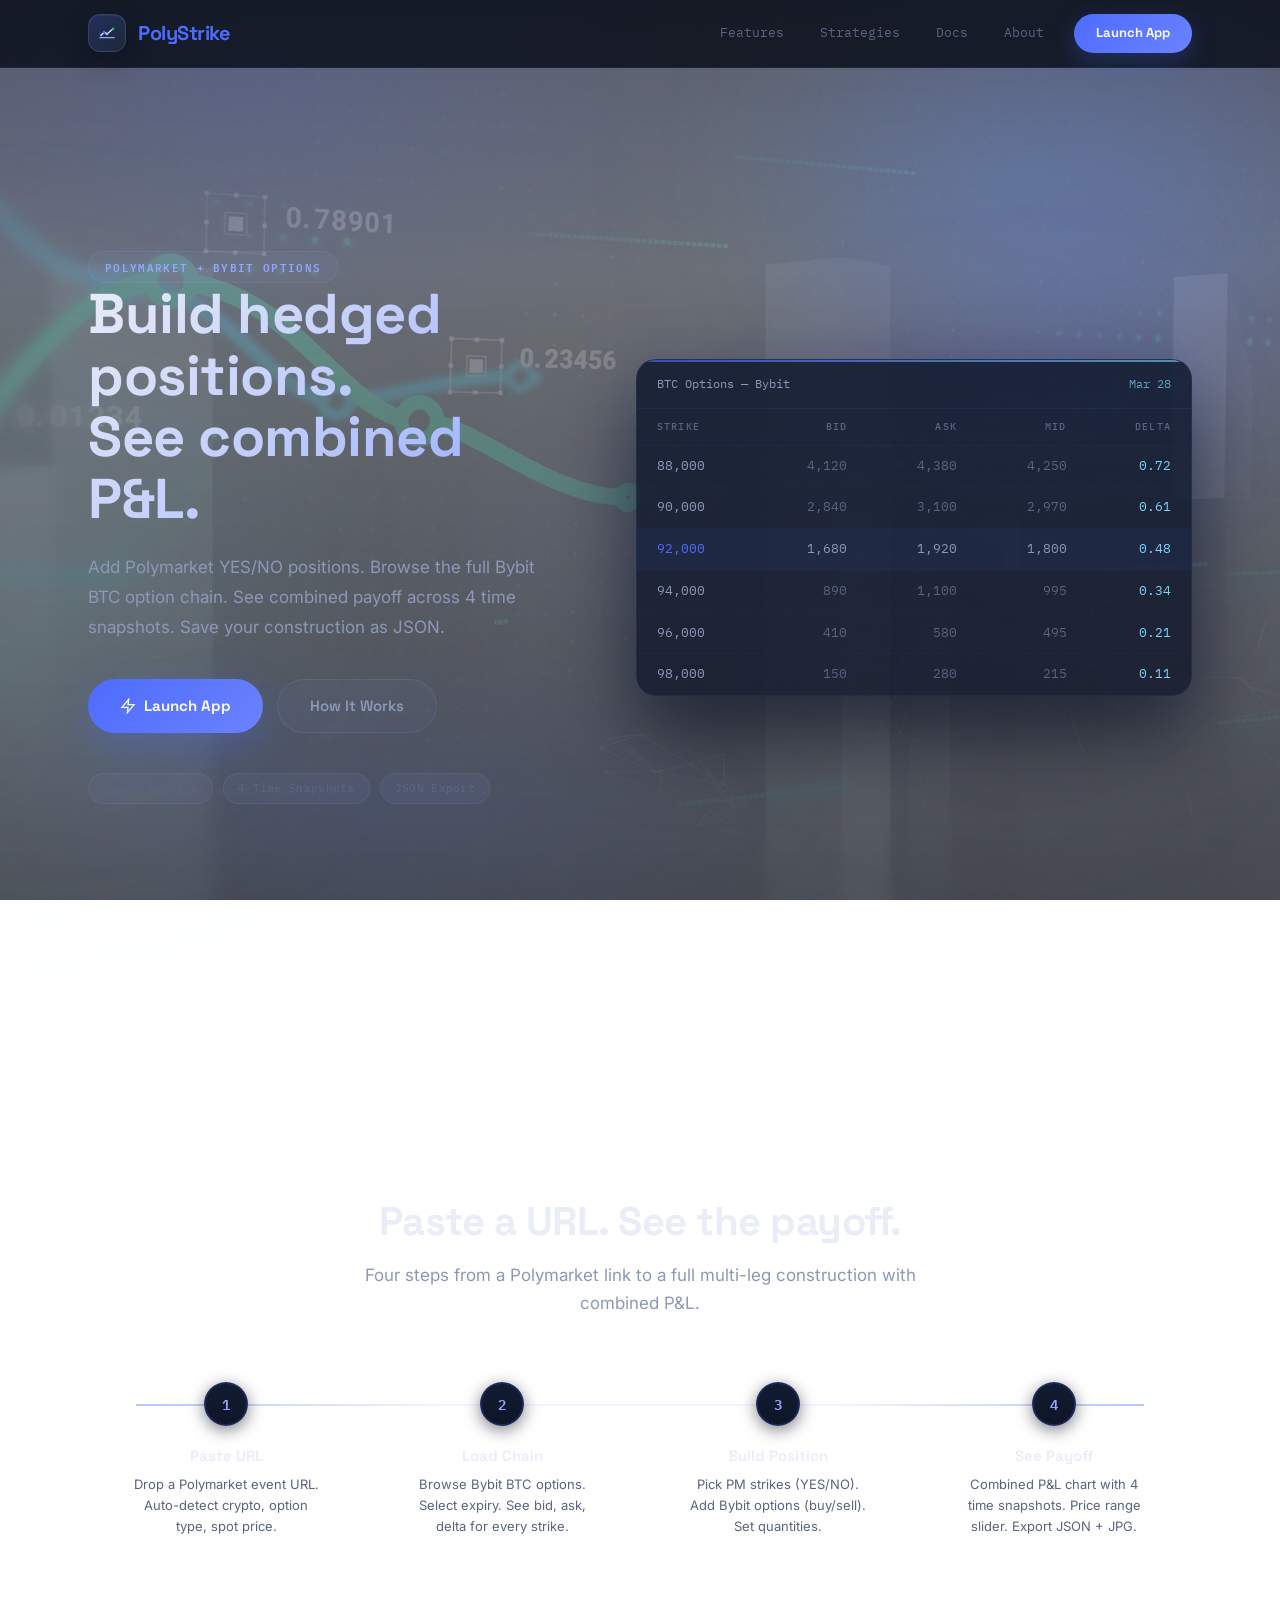
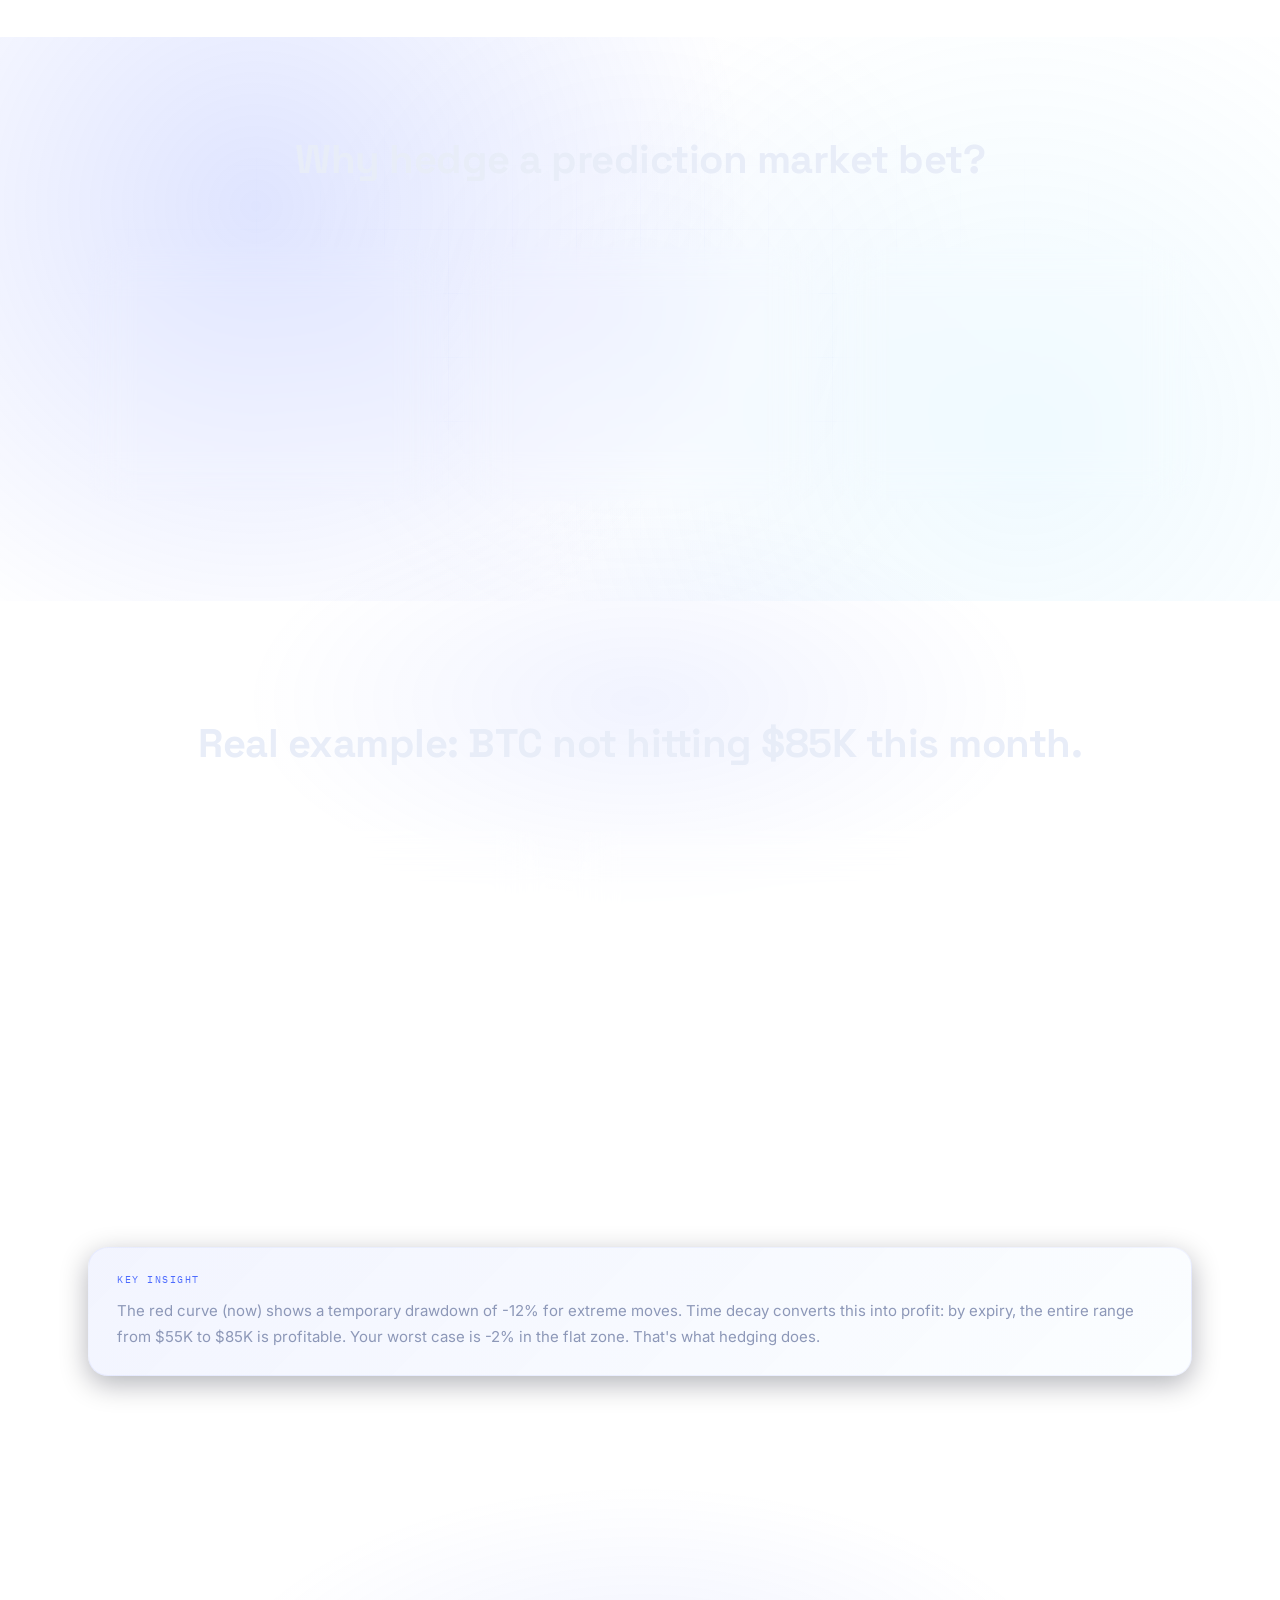
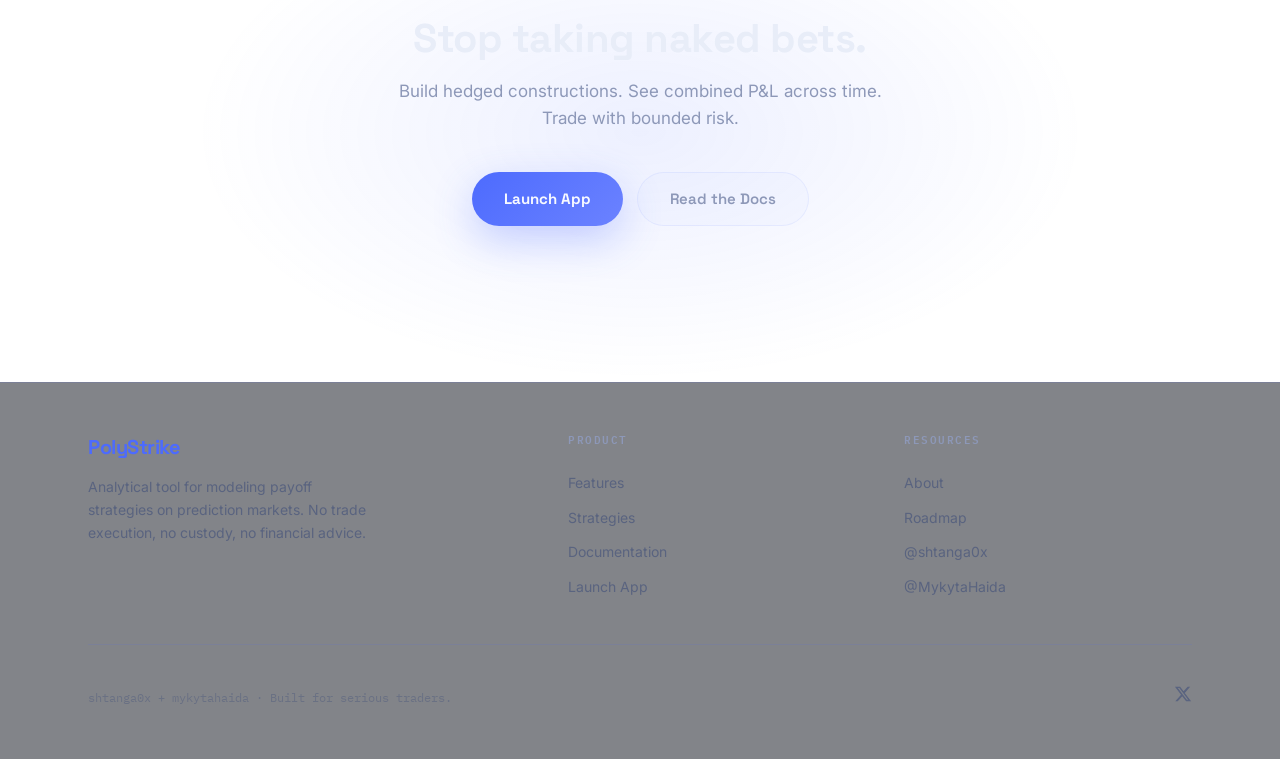
==== index.html @ 1f1e3f8d "deploy: PolyStrike site to GitHub Pages Static site with 5 React tool apps (Backtester, Builder, Des" ====
<!DOCTYPE html>
<html lang="en">
<head>
  <meta charset="UTF-8">
  <meta name="viewport" content="width=device-width, initial-scale=1.0">
  <title>PolyStrike - Polymarket + Bybit P&L Visualizer</title>
  <meta name="description" content="Build hedged positions combining Polymarket binary options with Bybit vanilla options. See combined P&L across 4 time snapshots. Free analytical tool.">
  <meta property="og:title" content="PolyStrike - Build hedged positions. See combined P&L.">
  <meta property="og:description" content="Combine Polymarket binary options with Bybit vanilla options. Multi-leg portfolios, 4 time snapshots, Black-Scholes pricing.">
  <meta property="og:type" content="website">
  <link rel="preconnect" href="https://fonts.googleapis.com">
  <link href="https://fonts.googleapis.com/css2?family=Space+Grotesk:wght@400;500;600;700;800&family=IBM+Plex+Mono:wght@400;500;600&family=Inter:wght@400;500;600&display=swap" rel="stylesheet">
  <link rel="stylesheet" href="css/style.css">
</head>
<body>

  <!-- ===== FULL-PAGE VIDEO BACKGROUND ===== -->
  <video class="global-video-bg" autoplay muted loop playsinline poster="img/hero-poster.jpg">
    <source src="img/hero-bg.mp4" type="video/mp4">
  </video>
  <div class="global-video-overlay"></div>

  <!-- ===== RICH BACKGROUND LAYERS ===== -->
  <div class="page-bg"></div>
  <div class="noise-overlay"></div>
  <div class="orb orb-1"></div>
  <div class="orb orb-2"></div>
  <div class="orb orb-3"></div>

  <!-- ===== NAV ===== -->
  <nav>
    <div class="nav-inner">
      <div class="nav-left">
        <div class="brand-glyph">
          <svg viewBox="0 0 28 28" fill="none">
            <path d="M4 20.5H24" stroke="#93A6FF" stroke-width="1.5" stroke-linecap="round"/>
            <path d="M5.5 17.5L10 12.75L14 15.25L22.5 8" stroke="#E8EDF8" stroke-width="1.8" stroke-linecap="round" stroke-linejoin="round"/>
            <circle cx="10" cy="12.75" r="1.75" fill="#4D6BFE"/>
            <circle cx="14" cy="15.25" r="1.75" fill="#7DD3FC"/>
            <circle cx="22.5" cy="8" r="1.75" fill="#22C55E"/>
          </svg>
        </div>
        <a href="index.html" class="logo">PolyStrike</a>
      </div>
      <div class="nav-links">
        <a href="features.html" class="nav-link">Features</a>
        <a href="strategies.html" class="nav-link">Strategies</a>
        <a href="docs.html" class="nav-link">Docs</a>
        <a href="about.html" class="nav-link">About</a>
        <a href="./app/" class="nav-cta">Launch App</a>
      </div>
      <button class="nav-toggle" aria-label="Menu">
        <svg viewBox="0 0 24 24"><path d="M3 12h18M3 6h18M3 18h18" stroke-linecap="round"/></svg>
      </button>
    </div>
  </nav>

  <!-- ===== 1. HERO ===== -->
  <section class="hero">
    <div class="container">
      <div class="hero-content">
        <div class="tag-chip">Polymarket + Bybit Options</div>
        <h1>Build hedged positions.<br>See combined P&L.</h1>
        <p class="hero-sub">Add Polymarket YES/NO positions. Browse the full Bybit BTC option chain. See combined payoff across 4 time snapshots. Save your construction as JSON.</p>
        <div class="hero-ctas">
          <a href="./app/" class="btn-primary">
            <svg viewBox="0 0 24 24" fill="none" stroke="currentColor" stroke-width="2"><path d="M13 2L3 14h9l-1 8 10-12h-9l1-8z"/></svg>
            Launch App
          </a>
          <a href="#how-it-works" class="btn-secondary">How It Works</a>
        </div>
        <div class="hero-chips">
          <span class="chip">Black-Scholes</span>
          <span class="chip">4 Time Snapshots</span>
          <span class="chip">JSON Export</span>
        </div>
      </div>
      <div class="hero-visual">
        <div class="hero-table">
          <div class="table-header">
            <span>BTC Options &mdash; Bybit</span>
            <span class="table-expiry">Mar 28</span>
          </div>
          <table>
            <thead>
              <tr>
                <th>Strike</th>
                <th>Bid</th>
                <th>Ask</th>
                <th>Mid</th>
                <th>Delta</th>
              </tr>
            </thead>
            <tbody>
              <tr>
                <td>88,000</td>
                <td>4,120</td>
                <td>4,380</td>
                <td>4,250</td>
                <td class="delta-pos">0.72</td>
              </tr>
              <tr>
                <td>90,000</td>
                <td>2,840</td>
                <td>3,100</td>
                <td>2,970</td>
                <td class="delta-pos">0.61</td>
              </tr>
              <tr class="row-active">
                <td>92,000</td>
                <td>1,680</td>
                <td>1,920</td>
                <td>1,800</td>
                <td class="delta-pos">0.48</td>
              </tr>
              <tr>
                <td>94,000</td>
                <td>890</td>
                <td>1,100</td>
                <td>995</td>
                <td class="delta-pos">0.34</td>
              </tr>
              <tr>
                <td>96,000</td>
                <td>410</td>
                <td>580</td>
                <td>495</td>
                <td class="delta-pos">0.21</td>
              </tr>
              <tr>
                <td>98,000</td>
                <td>150</td>
                <td>280</td>
                <td>215</td>
                <td class="delta-pos">0.11</td>
              </tr>
            </tbody>
          </table>
        </div>
      </div>
    </div>
  </section>

  <!-- ===== 2. STATEMENT ===== -->
  <section class="statement-section">
    <div class="statement-inner">
      <div class="statement-card animate-on-scroll">
        <p class="statement">A naked PM bet is a coin flip. A hedged position is a trade.</p>
        <div class="features-inline">
          <span>Full option chain</span>
          <span class="dot">&middot;</span>
          <span>Combined P&L</span>
          <span class="dot">&middot;</span>
          <span>4 time snapshots</span>
          <span class="dot">&middot;</span>
          <span>JSON snapshots</span>
        </div>
      </div>
    </div>
  </section>

  <!-- ===== 3. HOW IT WORKS (4-step timeline) ===== -->
  <section class="timeline-section" id="how-it-works">
    <div class="container">
      <div class="section-header animate-on-scroll">
        <h2>Paste a URL. See the payoff.</h2>
        <p>Four steps from a Polymarket link to a full multi-leg construction with combined P&L.</p>
      </div>
      <div class="timeline animate-on-scroll">
        <div class="timeline-stage">
          <div class="stage-marker">1</div>
          <div>
            <div class="stage-title">Paste URL</div>
            <div class="stage-desc">Drop a Polymarket event URL. Auto-detect crypto, option type, spot price.</div>
          </div>
        </div>
        <div class="timeline-stage">
          <div class="stage-marker">2</div>
          <div>
            <div class="stage-title">Load Chain</div>
            <div class="stage-desc">Browse Bybit BTC options. Select expiry. See bid, ask, delta for every strike.</div>
          </div>
        </div>
        <div class="timeline-stage">
          <div class="stage-marker">3</div>
          <div>
            <div class="stage-title">Build Position</div>
            <div class="stage-desc">Pick PM strikes (YES/NO). Add Bybit options (buy/sell). Set quantities.</div>
          </div>
        </div>
        <div class="timeline-stage">
          <div class="stage-marker">4</div>
          <div>
            <div class="stage-title">See Payoff</div>
            <div class="stage-desc">Combined P&L chart with 4 time snapshots. Price range slider. Export JSON + JPG.</div>
          </div>
        </div>
      </div>
    </div>
  </section>

  <!-- ===== 4. WHY HEDGE (3 cards) ===== -->
  <section class="why-section">
    <div class="container">
      <div class="section-header animate-on-scroll">
        <h2>Why hedge a prediction market bet?</h2>
      </div>
      <div class="why-grid">
        <div class="why-card animate-on-scroll delay-1">
          <div class="card-icon">
            <svg viewBox="0 0 24 24"><path d="M12 2v10l4.5 4.5"/><circle cx="12" cy="12" r="10"/></svg>
          </div>
          <h3>Binary Risk</h3>
          <p>Polymarket pays $1 or $0. A bracket bet at $0.60 means risking $0.60 to make $0.40. Miss the bracket and the entire position is gone.</p>
        </div>
        <div class="why-card animate-on-scroll delay-2">
          <div class="card-icon">
            <svg viewBox="0 0 24 24"><path d="M2 12h4l3-9 6 18 3-9h4"/></svg>
          </div>
          <h3>Time Decay</h3>
          <p>A position priced at $0.99 can drop to $0.15 in hours if BTC moves 5%. The path between open and close is where the real risk lives.</p>
        </div>
        <div class="why-card animate-on-scroll delay-3">
          <div class="card-icon">
            <svg viewBox="0 0 24 24"><path d="M12 22s8-4 8-10V5l-8-3-8 3v7c0 6 8 10 8 10z"/></svg>
          </div>
          <h3>Bounded Loss</h3>
          <p>Add one Bybit vanilla option. Max drawdown drops from -100% to -25%. Time decay converts temporary drawdown into profit by expiry.</p>
        </div>
      </div>
    </div>
  </section>

  <!-- ===== 5. LIVE EXAMPLE ===== -->
  <section class="example-section section-glow">
    <div class="container">
      <div class="section-header animate-on-scroll">
        <h2>Real example: BTC not hitting $85K this month.</h2>
      </div>
      <div class="example-grid">
        <div class="glass-card example-meta animate-on-scroll delay-1">
          <div class="meta-title">Construction Details</div>
          <div class="meta-row">
            <span class="meta-label">PM Position</span>
            <span class="meta-value">NO on "BTC hits $85K"</span>
          </div>
          <div class="meta-row">
            <span class="meta-label">Bybit Hedge</span>
            <span class="meta-value">Long Call + Short Call spread</span>
          </div>
          <div class="meta-row">
            <span class="meta-label">Expiry</span>
            <span class="meta-value">Mar 27 (Bybit) / Apr 1 (PM)</span>
          </div>
          <div class="meta-row">
            <span class="meta-label">Max Drawdown</span>
            <span class="meta-value">-25% (vs -100% naked)</span>
          </div>
          <div class="meta-row">
            <span class="meta-label">Flat Zone</span>
            <span class="meta-value">$63K - $75K (stop: -2%)</span>
          </div>
          <div class="meta-row">
            <span class="meta-label">Profit at Expiry</span>
            <span class="meta-value positive">+4% to +26%</span>
          </div>
        </div>
        <div class="glass-card example-chart-wrap animate-on-scroll delay-2">
          <div class="chart-header">
            <span class="chart-title">P&L vs BTC Price Movement</span>
          </div>
          <svg viewBox="0 0 380 170" class="mock-chart">
            <!-- Grid -->
            <line x1="0" y1="30" x2="380" y2="30" stroke="rgba(77,107,254,0.05)" stroke-width="1"/>
            <line x1="0" y1="60" x2="380" y2="60" stroke="rgba(77,107,254,0.05)" stroke-width="1"/>
            <line x1="0" y1="95" x2="380" y2="95" stroke="rgba(147,166,255,0.1)" stroke-width="1" stroke-dasharray="4 3"/>
            <line x1="0" y1="125" x2="380" y2="125" stroke="rgba(77,107,254,0.05)" stroke-width="1"/>
            <!-- Y labels -->
            <text x="2" y="33" fill="#22C55E" font-size="7" font-family="IBM Plex Mono">+26%</text>
            <text x="2" y="63" fill="#8D98B8" font-size="7" font-family="IBM Plex Mono">+10%</text>
            <text x="2" y="98" fill="#8D98B8" font-size="7" font-family="IBM Plex Mono">0%</text>
            <text x="2" y="128" fill="#EF4444" font-size="7" font-family="IBM Plex Mono">-12%</text>
            <!-- Profit zone fill -->
            <path d="M20,95 L20,25 L70,38 L120,55 L170,75 L190,85 L210,92 L230,90 L260,78 L300,55 L340,35 L370,20 L370,95 Z" fill="rgba(34,197,94,0.05)"/>
            <!-- Now curve (red) -->
            <polyline points="20,88 60,89 100,91 140,93 170,94 190,95 210,94 250,90 290,80 330,64 360,48 370,38" fill="none" stroke="#EF4444" stroke-width="1.5" stroke-linejoin="round" stroke-linecap="round" opacity="0.8"/>
            <!-- Mid-expiry (yellow dashed) -->
            <polyline points="20,58 60,65 100,74 140,82 170,88 190,92 210,93 230,90 260,80 300,62 340,42 370,25" fill="none" stroke="#F59E0B" stroke-width="1.2" stroke-linejoin="round" stroke-dasharray="6 4" opacity="0.7"/>
            <!-- Expiry (green) -->
            <polyline points="20,25 60,38 100,55 140,72 170,84 190,90 210,93 230,90 260,78 300,55 340,35 370,20" fill="none" stroke="#22C55E" stroke-width="2.2" stroke-linejoin="round" stroke-linecap="round"/>
            <!-- X labels -->
            <text x="20" y="162" fill="#5A6480" font-size="7" font-family="IBM Plex Mono">$55K</text>
            <text x="110" y="162" fill="#5A6480" font-size="7" font-family="IBM Plex Mono">$63K</text>
            <text x="190" y="162" fill="#8D98B8" font-size="7" font-family="IBM Plex Mono">$70K</text>
            <text x="265" y="162" fill="#5A6480" font-size="7" font-family="IBM Plex Mono">$77K</text>
            <text x="345" y="162" fill="#5A6480" font-size="7" font-family="IBM Plex Mono">$85K</text>
          </svg>
          <div class="chart-legend">
            <span class="legend-item"><span class="swatch swatch-now"></span> Now</span>
            <span class="legend-item"><span class="swatch swatch-mid"></span> +12 days</span>
            <span class="legend-item"><span class="swatch swatch-expiry"></span> At Expiry</span>
          </div>
        </div>
      </div>
      <div class="example-insight animate-on-scroll delay-3">
        <div class="insight-label">Key Insight</div>
        <p>The red curve (now) shows a temporary drawdown of -12% for extreme moves. Time decay converts this into profit: by expiry, the entire range from $55K to $85K is profitable. Your worst case is -2% in the flat zone. That's what hedging does.</p>
      </div>
    </div>
  </section>

  <!-- ===== 6. FINAL CTA ===== -->
  <section class="final-cta-section">
    <div class="container">
      <h2 class="animate-on-scroll">Stop taking naked bets.</h2>
      <p class="final-cta-sub animate-on-scroll delay-1">Build hedged constructions. See combined P&L across time. Trade with bounded risk.</p>
      <div class="final-cta-buttons animate-on-scroll delay-2">
        <a href="./app/" class="btn-primary">Launch App</a>
        <a href="docs.html" class="btn-secondary">Read the Docs</a>
      </div>
    </div>
  </section>

  <!-- ===== 7. FOOTER ===== -->
  <footer>
    <div class="footer-inner">
      <div class="footer-grid">
        <div class="footer-brand-col">
          <a href="index.html" class="logo">PolyStrike</a>
          <p>Analytical tool for modeling payoff strategies on prediction markets. No trade execution, no custody, no financial advice.</p>
        </div>
        <div class="footer-col">
          <h4>Product</h4>
          <a href="features.html">Features</a>
          <a href="strategies.html">Strategies</a>
          <a href="docs.html">Documentation</a>
          <a href="./app/">Launch App</a>
        </div>
        <div class="footer-col">
          <h4>Resources</h4>
          <a href="about.html">About</a>
          <a href="about.html#roadmap">Roadmap</a>
          <a href="https://x.com/shtanga0x" target="_blank">@shtanga0x</a>
          <a href="https://x.com/MykytaHaida" target="_blank">@MykytaHaida</a>
        </div>
      </div>
      <div class="footer-bottom">
        <span class="footer-copy">shtanga0x + mykytahaida &middot; Built for serious traders.</span>
        <div class="footer-socials">
          <a href="https://x.com/MykytaHaida" target="_blank" aria-label="Twitter">
            <svg viewBox="0 0 24 24" fill="currentColor"><path d="M18.244 2.25h3.308l-7.227 8.26 8.502 11.24H16.17l-5.214-6.817L4.99 21.75H1.68l7.73-8.835L1.254 2.25H8.08l4.713 6.231zm-1.161 17.52h1.833L7.084 4.126H5.117z"/></svg>
          </a>
        </div>
      </div>
    </div>
  </footer>

  <script src="js/main.js"></script>
</body>
</html>
---- css/style.css ----
/* ============================================
   PolyStrike - Risk Infrastructure for Prediction Markets
   Design System v2: Rich backgrounds, no plain black
   ============================================ */

/* --- CSS Variables --- */
:root {
  --primary: #4D6BFE;
  --primary-hover: #6380FF;
  --primary-glow: rgba(77, 107, 254, 0.35);
  --secondary: #93A6FF;
  --accent: #7DD3FC;
  --bg-deep: #060A14;
  --bg: #0B1020;
  --bg-elevated: #0F1528;
  --surface: #111B30;
  --surface-alt: #161D30;
  --surface-light: #1A2340;
  --text: #E8EDF8;
  --text-muted: #8D98B8;
  --text-dim: #5A6480;
  --success: #22C55E;
  --warning: #F59E0B;
  --error: #EF4444;
  --border: rgba(77, 107, 254, 0.12);
  --border-hover: rgba(147, 166, 255, 0.22);
  --glow: rgba(77, 107, 254, 0.15);
  --radius-sm: 12px;
  --radius-md: 20px;
  --radius-lg: 28px;
  --radius-pill: 999px;
}

/* --- Reset --- */
*, *::before, *::after { margin: 0; padding: 0; box-sizing: border-box; }
html { scroll-behavior: smooth; }

body {
  color: var(--text-muted);
  font-family: 'Inter', 'Space Grotesk', -apple-system, sans-serif;
  line-height: 1.6;
  min-height: 100vh;
  -webkit-font-smoothing: antialiased;
  overflow-x: hidden;
  position: relative;
  color-scheme: dark;
  background: transparent;
}

/* Custom scrollbar */
::-webkit-scrollbar { width: 10px; }
::-webkit-scrollbar-track { background: var(--bg-deep); }
::-webkit-scrollbar-thumb {
  background: rgba(147, 166, 255, 0.2);
  border-radius: var(--radius-pill);
  border: 2px solid var(--bg-deep);
}

/* ============================================
   RICH BACKGROUND SYSTEM
   No plain black anywhere. Every section has texture.
   ============================================ */

/* Global animated mesh background */
.page-bg {
  position: fixed;
  inset: 0;
  z-index: 0;
  pointer-events: none;
  overflow: hidden;
}

/* Gradient mesh layer */
.page-bg::before {
  content: '';
  position: absolute;
  inset: 0;
  background:
    radial-gradient(ellipse 80% 50% at 20% 10%, rgba(77,107,254,0.18) 0%, transparent 60%),
    radial-gradient(ellipse 60% 40% at 80% 20%, rgba(125,211,252,0.12) 0%, transparent 50%),
    radial-gradient(ellipse 50% 50% at 50% 60%, rgba(147,166,255,0.06) 0%, transparent 50%),
    radial-gradient(ellipse 70% 40% at 30% 90%, rgba(77,107,254,0.10) 0%, transparent 50%);
}

/* Dot grid pattern */
.page-bg::after {
  content: '';
  position: absolute;
  inset: 0;
  background-image: radial-gradient(rgba(147, 166, 255, 0.08) 1px, transparent 1px);
  background-size: 32px 32px;
  mask-image: radial-gradient(ellipse at center, rgba(0,0,0,0.5) 20%, rgba(0,0,0,0.15) 60%, transparent 80%);
  -webkit-mask-image: radial-gradient(ellipse at center, rgba(0,0,0,0.5) 20%, rgba(0,0,0,0.15) 60%, transparent 80%);
}

/* Floating orbs */
.orb {
  position: fixed;
  border-radius: 50%;
  filter: blur(100px);
  pointer-events: none;
  z-index: 0;
  animation: orbFloat 20s ease-in-out infinite;
}

.orb-1 {
  width: 600px; height: 600px;
  background: rgba(77, 107, 254, 0.12);
  top: -150px; right: -100px;
  animation-delay: 0s;
}

.orb-2 {
  width: 500px; height: 500px;
  background: rgba(125, 211, 252, 0.08);
  bottom: 10%; left: -200px;
  animation-delay: -7s;
}

.orb-3 {
  width: 400px; height: 400px;
  background: rgba(147, 166, 255, 0.06);
  top: 40%; right: 5%;
  animation-delay: -14s;
}

.orb-4 {
  width: 350px; height: 350px;
  background: rgba(34, 197, 94, 0.04);
  bottom: -50px; right: 30%;
  animation-delay: -3s;
}

@keyframes orbFloat {
  0%, 100% { transform: translate(0, 0) scale(1); }
  25% { transform: translate(30px, -20px) scale(1.05); }
  50% { transform: translate(-20px, 30px) scale(0.95); }
  75% { transform: translate(20px, 20px) scale(1.02); }
}

/* Section-specific background treatments */
.section-glow {
  position: relative;
}

.section-glow::before {
  content: '';
  position: absolute;
  top: -100px;
  left: 50%;
  transform: translateX(-50%);
  width: 800px;
  height: 400px;
  background: radial-gradient(ellipse, rgba(77,107,254,0.08), transparent 70%);
  pointer-events: none;
  z-index: 0;
}

/* Noise texture overlay */
.noise-overlay {
  position: fixed;
  inset: 0;
  z-index: 0;
  pointer-events: none;
  opacity: 0.03;
  background-image: url("data:image/svg+xml,%3Csvg viewBox='0 0 256 256' xmlns='http://www.w3.org/2000/svg'%3E%3Cfilter id='n'%3E%3CfeTurbulence type='fractalNoise' baseFrequency='0.9' numOctaves='4' stitchTiles='stitch'/%3E%3C/filter%3E%3Crect width='100%25' height='100%25' filter='url(%23n)'/%3E%3C/svg%3E");
  background-size: 256px 256px;
}

/* ============================================
   SECTION DIVIDERS
   ============================================ */
.section-divider {
  position: relative;
  height: 120px;
  overflow: hidden;
  z-index: 1;
}

.section-divider svg {
  position: absolute;
  bottom: 0;
  left: 0;
  width: 100%;
  height: 100%;
}

/* Alternating section backgrounds */
.section-dark {
  background: transparent;
  position: relative;
  z-index: 1;
}

.section-darker {
  background: rgba(6, 10, 20, 0.6);
  position: relative;
  z-index: 1;
}

.section-accent {
  background: linear-gradient(180deg, rgba(77,107,254,0.04) 0%, rgba(77,107,254,0.02) 50%, transparent 100%);
  position: relative;
  z-index: 1;
}

/* ============================================
   TYPOGRAPHY
   ============================================ */
h1, h2, h3, h4 {
  font-family: 'Space Grotesk', sans-serif;
  color: var(--text);
  letter-spacing: -0.5px;
}

h1 {
  font-size: clamp(36px, 5vw, 56px);
  font-weight: 700;
  line-height: 1.1;
}

h2 {
  font-size: clamp(26px, 3.5vw, 40px);
  font-weight: 700;
  line-height: 1.15;
  margin-bottom: 16px;
}

h3 {
  font-size: 20px;
  font-weight: 600;
  line-height: 1.3;
}

h4 {
  font-size: 16px;
  font-weight: 600;
  line-height: 1.4;
}

a { color: inherit; }

/* ============================================
   LAYOUT
   ============================================ */
.container {
  max-width: 1200px;
  margin: 0 auto;
  padding: 0 48px;
  position: relative;
  z-index: 1;
}

section {
  position: relative;
  z-index: 1;
}

/* ============================================
   ANIMATIONS
   ============================================ */
@keyframes fadeSlideUp {
  from { opacity: 0; transform: translateY(30px); }
  to { opacity: 1; transform: translateY(0); }
}

@keyframes fadeIn {
  from { opacity: 0; }
  to { opacity: 1; }
}

@keyframes shimmer {
  0% { background-position: -200% center; }
  100% { background-position: 200% center; }
}

@keyframes pulse {
  0%, 100% { opacity: 1; }
  50% { opacity: 0.4; }
}

@keyframes countUp {
  from { opacity: 0; transform: translateY(10px); }
  to { opacity: 1; transform: translateY(0); }
}

.animate-on-scroll {
  opacity: 0;
  transform: translateY(30px);
  transition: opacity 0.7s cubic-bezier(0.16, 1, 0.3, 1), transform 0.7s cubic-bezier(0.16, 1, 0.3, 1);
}

.animate-on-scroll.visible {
  opacity: 1;
  transform: translateY(0);
}

.delay-1 { transition-delay: 0.08s; }
.delay-2 { transition-delay: 0.16s; }
.delay-3 { transition-delay: 0.24s; }
.delay-4 { transition-delay: 0.32s; }
.delay-5 { transition-delay: 0.40s; }
.delay-6 { transition-delay: 0.48s; }

/* ============================================
   NAV
   ============================================ */
nav {
  position: sticky;
  top: 0;
  z-index: 100;
  background: rgba(6, 10, 20, 0.8);
  backdrop-filter: blur(20px) saturate(1.2);
  -webkit-backdrop-filter: blur(20px) saturate(1.2);
  border-bottom: 1px solid var(--border);
  transition: border-color 0.3s;
}

.nav-inner {
  max-width: 1200px;
  margin: 0 auto;
  padding: 14px 48px;
  display: flex;
  justify-content: space-between;
  align-items: center;
}

.nav-left {
  display: flex;
  align-items: center;
  gap: 12px;
}

.brand-glyph {
  width: 38px;
  height: 38px;
  border-radius: 12px;
  display: grid;
  place-items: center;
  background: linear-gradient(145deg, rgba(77,107,254,0.25), rgba(125,211,252,0.08));
  border: 1px solid rgba(147,166,255,0.18);
  box-shadow: 0 8px 24px rgba(4, 10, 24, 0.4), inset 0 1px 0 rgba(255,255,255,0.05);
  flex-shrink: 0;
}

.brand-glyph svg {
  width: 20px;
  height: 20px;
}

.logo {
  font-family: 'Space Grotesk', sans-serif;
  font-size: 20px;
  font-weight: 700;
  color: var(--primary);
  letter-spacing: -0.5px;
  text-decoration: none;
}

.nav-endorsement {
  font-family: 'IBM Plex Mono', monospace;
  font-size: 10px;
  color: var(--text-dim);
  letter-spacing: 0.5px;
  opacity: 0.7;
  padding-left: 12px;
  border-left: 1px solid var(--border);
}

.nav-links {
  display: flex;
  align-items: center;
  gap: 8px;
}

.nav-link {
  font-family: 'IBM Plex Mono', monospace;
  font-size: 13px;
  color: var(--text-dim);
  text-decoration: none;
  padding: 8px 14px;
  border-radius: var(--radius-sm);
  transition: color 0.2s, background 0.2s;
}

.nav-link:hover {
  color: var(--text-muted);
  background: rgba(147, 166, 255, 0.06);
}

.nav-link.active {
  color: var(--text);
  background: rgba(147, 166, 255, 0.08);
}

.nav-cta {
  font-family: 'Space Grotesk', sans-serif;
  font-size: 13px;
  font-weight: 700;
  color: #F7F9FF;
  text-decoration: none;
  background: linear-gradient(135deg, #4D6BFE 0%, #6B82FF 100%);
  padding: 9px 22px;
  border-radius: var(--radius-pill);
  margin-left: 8px;
  transition: all 0.2s;
  box-shadow: 0 8px 24px rgba(77,107,254,0.25);
}

.nav-cta:hover {
  background: linear-gradient(135deg, #5A76FF 0%, #7A90FF 100%);
  box-shadow: 0 12px 32px rgba(77,107,254,0.35);
  transform: translateY(-1px);
}

/* Mobile menu toggle */
.nav-toggle {
  display: none;
  background: none;
  border: 1px solid var(--border);
  border-radius: var(--radius-sm);
  padding: 8px;
  cursor: pointer;
  color: var(--text-muted);
}

.nav-toggle svg {
  width: 20px;
  height: 20px;
  stroke: currentColor;
  fill: none;
  stroke-width: 2;
}

/* ============================================
   BUTTONS
   ============================================ */
.btn-primary {
  display: inline-flex;
  align-items: center;
  gap: 8px;
  font-family: 'Space Grotesk', sans-serif;
  font-size: 15px;
  font-weight: 700;
  color: #F7F9FF;
  background: linear-gradient(135deg, #4D6BFE 0%, #6B82FF 100%);
  padding: 14px 32px;
  border-radius: var(--radius-pill);
  text-decoration: none;
  border: none;
  cursor: pointer;
  transition: all 0.25s;
  box-shadow: 0 14px 40px rgba(77,107,254,0.3);
  position: relative;
  overflow: hidden;
}

.btn-primary::before {
  content: '';
  position: absolute;
  inset: 0;
  background: linear-gradient(135deg, rgba(255,255,255,0.15) 0%, transparent 50%);
  opacity: 0;
  transition: opacity 0.25s;
}

.btn-primary:hover {
  box-shadow: 0 18px 48px rgba(77,107,254,0.4);
  transform: translateY(-2px);
}

.btn-primary:hover::before {
  opacity: 1;
}

.btn-primary svg {
  width: 16px;
  height: 16px;
}

.btn-secondary {
  display: inline-flex;
  align-items: center;
  gap: 8px;
  font-family: 'Space Grotesk', sans-serif;
  font-size: 15px;
  font-weight: 600;
  color: var(--text-muted);
  background: rgba(147, 166, 255, 0.04);
  padding: 14px 32px;
  border-radius: var(--radius-pill);
  border: 1px solid rgba(147, 166, 255, 0.15);
  text-decoration: none;
  cursor: pointer;
  transition: all 0.25s;
}

.btn-secondary:hover {
  border-color: rgba(147, 166, 255, 0.3);
  background: rgba(147, 166, 255, 0.08);
  color: var(--text);
  transform: translateY(-1px);
}

/* ============================================
   CHIPS & BADGES
   ============================================ */
.chip {
  font-family: 'IBM Plex Mono', monospace;
  font-size: 11px;
  font-weight: 500;
  color: var(--text-dim);
  background: rgba(147, 166, 255, 0.06);
  border: 1px solid rgba(147, 166, 255, 0.10);
  padding: 6px 14px;
  border-radius: var(--radius-pill);
  letter-spacing: 0.3px;
}

.tag-chip {
  display: inline-flex;
  align-items: center;
  gap: 6px;
  font-family: 'IBM Plex Mono', monospace;
  font-size: 11px;
  font-weight: 600;
  color: var(--secondary);
  background: rgba(147, 166, 255, 0.06);
  border: 1px solid rgba(147, 166, 255, 0.12);
  padding: 6px 16px;
  border-radius: var(--radius-pill);
  letter-spacing: 0.12em;
  text-transform: uppercase;
}

/* ============================================
   GLASS CARDS
   ============================================ */
.glass-card {
  background: linear-gradient(180deg, rgba(17,27,48,0.85) 0%, rgba(15,21,40,0.75) 100%);
  backdrop-filter: blur(20px);
  -webkit-backdrop-filter: blur(20px);
  border: 1px solid var(--border);
  border-radius: var(--radius-md);
  padding: 32px 28px;
  position: relative;
  overflow: hidden;
  transition: border-color 0.3s, box-shadow 0.3s, transform 0.25s;
  box-shadow: 0 20px 60px rgba(2, 6, 23, 0.5);
}

.glass-card:hover {
  border-color: var(--border-hover);
  box-shadow: 0 24px 70px rgba(2, 6, 23, 0.55), 0 0 40px rgba(77,107,254,0.05);
  transform: translateY(-3px);
}

/* Accent top bar on hover */
.glass-card-accent::before {
  content: '';
  position: absolute;
  top: 0; left: 0; right: 0;
  height: 3px;
  background: linear-gradient(90deg, var(--primary), var(--secondary));
  opacity: 0;
  transition: opacity 0.3s;
}

.glass-card-accent:hover::before {
  opacity: 1;
}

/* Red accent (problem cards) */
.glass-card-danger::before {
  background: linear-gradient(90deg, var(--error), var(--warning));
}

/* ============================================
   SECTION HEADERS
   ============================================ */
.section-header {
  text-align: center;
  margin-bottom: 64px;
}

.section-header p {
  font-size: 17px;
  color: var(--text-muted);
  max-width: 600px;
  margin: 14px auto 0;
  line-height: 1.7;
}

.section-label {
  font-family: 'IBM Plex Mono', monospace;
  font-size: 11px;
  font-weight: 600;
  color: var(--primary);
  text-transform: uppercase;
  letter-spacing: 2px;
  margin-bottom: 16px;
  display: flex;
  align-items: center;
  justify-content: center;
  gap: 10px;
}

.section-label::before,
.section-label::after {
  content: '';
  width: 24px;
  height: 1px;
  background: var(--primary);
  opacity: 0.4;
}

/* ============================================
   HERO
   ============================================ */
.hero {
  min-height: 100vh;
  display: flex;
  align-items: center;
  padding: 80px 0 60px;
  position: relative;
  overflow: hidden;
}

/* Hero-specific glow */
.hero::before {
  content: '';
  position: absolute;
  top: -200px;
  right: -200px;
  width: 800px;
  height: 800px;
  background: radial-gradient(circle, rgba(77,107,254,0.15) 0%, transparent 60%);
  pointer-events: none;
}

.hero .container {
  display: grid;
  grid-template-columns: 1fr 1.15fr;
  gap: 64px;
  align-items: center;
  width: 100%;
}

.hero-content {
  animation: fadeSlideUp 0.9s cubic-bezier(0.16, 1, 0.3, 1) forwards;
}

.hero h1 {
  margin-bottom: 24px;
  background: linear-gradient(135deg, var(--text) 0%, var(--secondary) 100%);
  -webkit-background-clip: text;
  -webkit-text-fill-color: transparent;
  background-clip: text;
}

.hero-sub {
  font-size: 17px;
  color: var(--text-muted);
  max-width: 480px;
  margin-bottom: 36px;
  line-height: 1.75;
}

.hero-ctas {
  display: flex;
  gap: 14px;
  margin-bottom: 40px;
}

.hero-chips {
  display: flex;
  gap: 10px;
  flex-wrap: wrap;
}

/* Hero visual - product screenshot container */
.hero-visual {
  position: relative;
  animation: fadeSlideUp 0.9s cubic-bezier(0.16, 1, 0.3, 1) 0.15s forwards;
  opacity: 0;
}

.hero-screenshot {
  width: 100%;
  border-radius: var(--radius-lg);
  border: 1px solid var(--border);
  box-shadow:
    0 40px 80px rgba(2, 6, 23, 0.6),
    0 0 60px rgba(77, 107, 254, 0.08),
    inset 0 1px 0 rgba(255,255,255,0.03);
  overflow: hidden;
  background: var(--surface);
  position: relative;
}

/* Screenshot placeholder (inline SVG chart) */
.hero-chart-wrap {
  background: linear-gradient(180deg, var(--surface) 0%, var(--bg-elevated) 100%);
  border: 1px solid var(--border);
  border-radius: var(--radius-lg);
  padding: 28px;
  box-shadow:
    0 40px 80px rgba(2, 6, 23, 0.6),
    0 0 60px rgba(77, 107, 254, 0.08);
  position: relative;
  overflow: hidden;
}

.hero-chart-wrap::before {
  content: '';
  position: absolute;
  top: 0; left: 0; right: 0;
  height: 50%;
  background: linear-gradient(180deg, rgba(77,107,254,0.04) 0%, transparent 100%);
  pointer-events: none;
}

.chart-header {
  display: flex;
  justify-content: space-between;
  align-items: center;
  margin-bottom: 16px;
  position: relative;
  z-index: 1;
}

.chart-title {
  font-family: 'IBM Plex Mono', monospace;
  font-size: 11px;
  color: var(--text-dim);
  text-transform: uppercase;
  letter-spacing: 1px;
}

.chart-status {
  font-family: 'IBM Plex Mono', monospace;
  font-size: 10px;
  color: var(--success);
  text-transform: uppercase;
  letter-spacing: 1px;
  display: flex;
  align-items: center;
  gap: 6px;
}

.chart-status::before {
  content: '';
  width: 6px; height: 6px;
  border-radius: 50%;
  background: var(--success);
  animation: pulse 2s ease infinite;
}

.mock-chart {
  width: 100%;
  height: auto;
  display: block;
  position: relative;
  z-index: 1;
}

.chart-legend {
  display: flex;
  gap: 20px;
  margin-top: 14px;
  font-family: 'IBM Plex Mono', monospace;
  font-size: 11px;
  color: var(--text-dim);
  position: relative;
  z-index: 1;
}

.legend-item {
  display: flex;
  align-items: center;
  gap: 8px;
}

.swatch {
  display: inline-block;
  width: 18px;
  height: 2px;
  border-radius: 1px;
}

.swatch-now { background: var(--error); }
.swatch-mid { background: var(--warning); }
.swatch-expiry { background: var(--success); }
.swatch-naked { background: var(--error); opacity: 0.4; }

/* ============================================
   SOCIAL PROOF STRIP
   ============================================ */
.social-proof {
  padding: 48px 0;
  border-top: 1px solid var(--border);
  border-bottom: 1px solid var(--border);
  background: rgba(77, 107, 254, 0.02);
}

.social-proof .container {
  display: flex;
  justify-content: center;
  align-items: center;
  gap: 48px;
  flex-wrap: wrap;
}

.proof-item {
  display: flex;
  flex-direction: column;
  align-items: center;
  gap: 6px;
}

.proof-number {
  font-family: 'Space Grotesk', sans-serif;
  font-size: 32px;
  font-weight: 800;
  color: var(--text);
  letter-spacing: -1px;
}

.proof-label {
  font-family: 'IBM Plex Mono', monospace;
  font-size: 11px;
  color: var(--text-dim);
  text-transform: uppercase;
  letter-spacing: 1px;
}

.proof-divider {
  width: 1px;
  height: 40px;
  background: var(--border);
}

/* ============================================
   PROBLEM SECTION
   ============================================ */
.problem-section {
  padding: 120px 0;
}

.problem-grid {
  display: grid;
  grid-template-columns: repeat(3, 1fr);
  gap: 24px;
}

.problem-card .card-icon {
  width: 48px;
  height: 48px;
  background: linear-gradient(145deg, rgba(239,68,68,0.14), rgba(245,158,11,0.06));
  border: 1px solid rgba(239,68,68,0.12);
  border-radius: 14px;
  display: flex;
  align-items: center;
  justify-content: center;
  margin-bottom: 24px;
}

.problem-card .card-icon svg {
  width: 22px;
  height: 22px;
  stroke: var(--error);
  fill: none;
  stroke-width: 1.5;
}

.problem-card h3 {
  margin-bottom: 12px;
}

.problem-card p {
  font-size: 15px;
  line-height: 1.7;
  color: var(--text-dim);
}

/* ============================================
   SOLUTION SECTION
   ============================================ */
.solution-section {
  padding: 120px 0;
}

.solution-grid {
  display: flex;
  align-items: center;
  justify-content: center;
  gap: 36px;
}

.solution-card {
  flex: 1;
  max-width: 420px;
}

.solution-before {
  border-color: rgba(239, 68, 68, 0.15);
}

.solution-after {
  border-color: rgba(34, 197, 94, 0.15);
  box-shadow: 0 20px 60px rgba(2, 6, 23, 0.5), 0 0 40px rgba(34,197,94,0.05);
}

.solution-label {
  font-family: 'IBM Plex Mono', monospace;
  font-size: 10px;
  text-transform: uppercase;
  letter-spacing: 1.5px;
  color: var(--text-dim);
  margin-bottom: 16px;
}

.solution-stat {
  font-family: 'Space Grotesk', sans-serif;
  font-size: 52px;
  font-weight: 800;
  letter-spacing: -2px;
  margin-bottom: 12px;
}

.solution-stat.negative { color: var(--error); }
.solution-stat.positive { color: var(--success); }

.solution-desc {
  font-size: 15px;
  color: var(--text-dim);
  line-height: 1.7;
  margin-bottom: 24px;
}

.solution-details {
  border-top: 1px solid var(--border);
  padding-top: 16px;
}

.detail-row {
  display: flex;
  justify-content: space-between;
  align-items: center;
  padding: 10px 0;
  font-family: 'IBM Plex Mono', monospace;
  font-size: 13px;
  color: var(--text-dim);
}

.detail-value { color: var(--text-muted); }
.detail-value.negative { color: var(--error); }
.detail-value.positive { color: var(--success); }
.detail-value.primary { color: var(--primary); }
.detail-value.dim { color: var(--text-dim); opacity: 0.5; }

.solution-arrow {
  flex-shrink: 0;
  display: flex;
  align-items: center;
  justify-content: center;
  width: 56px;
  height: 56px;
  border-radius: 50%;
  background: rgba(77,107,254,0.08);
  border: 1px solid rgba(77,107,254,0.15);
}

.solution-footnote {
  text-align: center;
  margin-top: 48px;
}

.solution-footnote p {
  font-size: 15px;
  color: var(--text-dim);
  max-width: 680px;
  margin: 0 auto;
  line-height: 1.75;
  font-style: italic;
}

/* ============================================
   WORKFLOW (HOW IT WORKS)
   ============================================ */
.workflow-section {
  padding: 120px 0;
}

.workflow-grid {
  display: flex;
  flex-direction: column;
  gap: 3px;
}

.workflow-step {
  display: flex;
  align-items: flex-start;
  gap: 32px;
  padding: 32px 36px;
  background: linear-gradient(180deg, rgba(17,27,48,0.7) 0%, rgba(15,21,40,0.6) 100%);
  backdrop-filter: blur(10px);
  -webkit-backdrop-filter: blur(10px);
  border: 1px solid rgba(147, 166, 255, 0.06);
  transition: all 0.3s;
}

.workflow-step:first-child { border-radius: var(--radius-md) var(--radius-md) 0 0; }
.workflow-step:last-child { border-radius: 0 0 var(--radius-md) var(--radius-md); }

.workflow-step:hover {
  border-color: rgba(147, 166, 255, 0.15);
  background: linear-gradient(180deg, rgba(17,27,48,0.9) 0%, rgba(15,21,40,0.8) 100%);
}

.step-number {
  font-family: 'Space Grotesk', sans-serif;
  font-size: 32px;
  font-weight: 800;
  color: var(--primary);
  opacity: 0.2;
  min-width: 52px;
  line-height: 1;
  padding-top: 4px;
  transition: opacity 0.3s;
}

.workflow-step:hover .step-number {
  opacity: 0.6;
}

.step-content h3 {
  margin-bottom: 10px;
}

.step-content p {
  font-size: 15px;
  color: var(--text-dim);
  line-height: 1.7;
  margin-bottom: 14px;
}

.step-tool {
  font-family: 'IBM Plex Mono', monospace;
  font-size: 11px;
  color: var(--primary);
  background: rgba(77, 107, 254, 0.08);
  border: 1px solid rgba(77, 107, 254, 0.12);
  padding: 5px 14px;
  border-radius: var(--radius-pill);
}

/* ============================================
   FEATURES
   ============================================ */
.features-section {
  padding: 120px 0;
}

.features-grid {
  display: grid;
  grid-template-columns: repeat(3, 1fr);
  gap: 24px;
}

.feature-card .feature-icon {
  width: 48px;
  height: 48px;
  background: linear-gradient(145deg, rgba(77,107,254,0.16), rgba(125,211,252,0.06));
  border: 1px solid rgba(147,166,255,0.12);
  border-radius: 14px;
  display: flex;
  align-items: center;
  justify-content: center;
  margin-bottom: 24px;
}

.feature-card .feature-icon svg {
  width: 22px;
  height: 22px;
  stroke: var(--primary);
  fill: none;
  stroke-width: 1.5;
}

.feature-card h3 {
  margin-bottom: 12px;
}

.feature-card p {
  font-size: 15px;
  line-height: 1.7;
  color: var(--text-dim);
}

/* ============================================
   STRATEGIES
   ============================================ */
.strategies-section {
  padding: 120px 0;
}

.strategies-grid {
  display: grid;
  grid-template-columns: repeat(2, 1fr);
  gap: 28px;
}

.strategy-card {
  padding: 36px 32px;
}

.strategy-header {
  display: flex;
  align-items: center;
  gap: 12px;
  margin-bottom: 24px;
}

.strategy-badge {
  font-family: 'IBM Plex Mono', monospace;
  font-size: 10px;
  font-weight: 600;
  text-transform: uppercase;
  letter-spacing: 1px;
  padding: 5px 14px;
  border-radius: var(--radius-pill);
}

.strategy-badge.high-vol {
  color: var(--warning);
  background: rgba(245, 158, 11, 0.1);
  border: 1px solid rgba(245, 158, 11, 0.2);
}

.strategy-badge.low-vol {
  color: var(--accent);
  background: rgba(125, 211, 252, 0.1);
  border: 1px solid rgba(125, 211, 252, 0.2);
}

.strategy-timing {
  font-family: 'IBM Plex Mono', monospace;
  font-size: 11px;
  color: var(--text-dim);
}

.strategy-card > h3 {
  margin-bottom: 14px;
  font-size: 22px;
}

.strategy-card > p {
  font-size: 15px;
  color: var(--text-dim);
  line-height: 1.7;
  margin-bottom: 28px;
}

.strategy-details {
  border-top: 1px solid var(--border);
  padding-top: 18px;
}

/* ============================================
   EXAMPLE
   ============================================ */
.example-section {
  padding: 120px 0;
}

.example-grid {
  display: grid;
  grid-template-columns: 0.85fr 1.15fr;
  gap: 28px;
  margin-top: 48px;
}

.example-meta {
  padding: 28px;
}

.meta-title {
  font-family: 'Space Grotesk', sans-serif;
  font-size: 17px;
  font-weight: 600;
  color: var(--text);
  margin-bottom: 24px;
  padding-bottom: 16px;
  border-bottom: 1px solid var(--border);
}

.meta-row {
  display: flex;
  justify-content: space-between;
  align-items: center;
  padding: 11px 0;
  border-bottom: 1px solid rgba(77, 107, 254, 0.06);
}

.meta-row:last-child { border-bottom: none; }

.meta-label {
  font-family: 'IBM Plex Mono', monospace;
  font-size: 11px;
  color: var(--text-dim);
  text-transform: uppercase;
  letter-spacing: 0.5px;
}

.meta-value {
  font-family: 'IBM Plex Mono', monospace;
  font-size: 13px;
  color: var(--text-muted);
}

.meta-value.positive { color: var(--success); }

.example-chart-wrap {
  padding: 24px;
  display: flex;
  flex-direction: column;
}

.example-chart-wrap svg { flex: 1; }

.example-insight {
  margin-top: 28px;
  background: linear-gradient(135deg, rgba(77, 107, 254, 0.07), rgba(125, 211, 252, 0.03));
  border: 1px solid rgba(147, 166, 255, 0.12);
  border-radius: var(--radius-md);
  padding: 24px 28px;
  box-shadow: 0 8px 28px rgba(2, 6, 23, 0.3);
}

.insight-label {
  font-family: 'IBM Plex Mono', monospace;
  font-size: 10px;
  color: var(--primary);
  text-transform: uppercase;
  letter-spacing: 1.5px;
  margin-bottom: 10px;
}

.example-insight p {
  font-size: 15px;
  color: var(--text-muted);
  line-height: 1.75;
}

/* ============================================
   FINAL CTA
   ============================================ */
.final-cta-section {
  padding: 120px 0 100px;
  text-align: center;
  position: relative;
}

.final-cta-section::before {
  content: '';
  position: absolute;
  bottom: 0; left: 50%;
  transform: translateX(-50%);
  width: 900px;
  height: 500px;
  background: radial-gradient(ellipse, rgba(77,107,254,0.10), transparent 70%);
  pointer-events: none;
}

.final-cta-section h2 {
  margin-bottom: 16px;
}

.final-cta-sub {
  font-size: 17px;
  color: var(--text-muted);
  margin-bottom: 40px;
  max-width: 500px;
  margin-left: auto;
  margin-right: auto;
}

.final-cta-buttons {
  display: flex;
  justify-content: center;
  gap: 14px;
  margin-bottom: 56px;
}

.tools-grid {
  display: flex;
  justify-content: center;
  gap: 14px;
  flex-wrap: wrap;
}

.tool-link {
  display: flex;
  flex-direction: column;
  align-items: center;
  gap: 6px;
  padding: 18px 28px;
  background: rgba(147, 166, 255, 0.03);
  border: 1px solid rgba(147, 166, 255, 0.08);
  border-radius: var(--radius-md);
  text-decoration: none;
  transition: all 0.25s;
  min-width: 140px;
}

.tool-link:hover {
  border-color: var(--border-hover);
  background: rgba(147, 166, 255, 0.07);
  transform: translateY(-3px);
  box-shadow: 0 12px 36px rgba(2, 6, 23, 0.4);
}

.tool-name {
  font-family: 'Space Grotesk', sans-serif;
  font-size: 15px;
  font-weight: 600;
  color: var(--text);
}

.tool-desc {
  font-family: 'IBM Plex Mono', monospace;
  font-size: 11px;
  color: var(--text-dim);
}

/* ============================================
   FOOTER
   ============================================ */
footer {
  border-top: 1px solid var(--border);
  position: relative;
  z-index: 1;
  background: rgba(6, 10, 20, 0.5);
}

.footer-inner {
  max-width: 1200px;
  margin: 0 auto;
  padding: 48px;
}

.footer-grid {
  display: grid;
  grid-template-columns: 1.5fr 1fr 1fr;
  gap: 48px;
  margin-bottom: 40px;
  padding-bottom: 40px;
  border-bottom: 1px solid var(--border);
}

.footer-brand-col .logo {
  display: inline-block;
  margin-bottom: 12px;
}

.footer-brand-col p {
  font-size: 14px;
  color: var(--text-dim);
  line-height: 1.65;
  max-width: 280px;
}

.footer-col h4 {
  font-family: 'IBM Plex Mono', monospace;
  font-size: 11px;
  text-transform: uppercase;
  letter-spacing: 1.5px;
  color: var(--text-muted);
  margin-bottom: 20px;
}

.footer-col a {
  display: block;
  font-size: 14px;
  color: var(--text-dim);
  text-decoration: none;
  padding: 6px 0;
  transition: color 0.2s;
}

.footer-col a:hover {
  color: var(--text-muted);
}

.footer-bottom {
  display: flex;
  justify-content: space-between;
  align-items: center;
}

.footer-copy {
  font-family: 'IBM Plex Mono', monospace;
  font-size: 12px;
  color: var(--text-dim);
  opacity: 0.6;
}

.footer-socials {
  display: flex;
  gap: 16px;
}

.footer-socials a {
  color: var(--text-dim);
  transition: color 0.2s;
}

.footer-socials a:hover {
  color: var(--text-muted);
}

.footer-socials svg {
  width: 18px;
  height: 18px;
}

/* ============================================
   RESPONSIVE
   ============================================ */
@media (max-width: 1024px) {
  .container { padding: 0 32px; }
  .nav-inner { padding: 14px 32px; }
  .footer-inner { padding: 40px 32px; }
  .footer-grid { grid-template-columns: 1fr 1fr; gap: 32px; }
}

@media (max-width: 900px) {
  .hero .container {
    grid-template-columns: 1fr;
    gap: 48px;
  }

  .hero { min-height: 100vh; padding: 80px 0 60px; }

  .problem-grid,
  .features-grid {
    grid-template-columns: 1fr;
    gap: 16px;
  }

  .strategies-grid { grid-template-columns: 1fr; }
  .example-grid { grid-template-columns: 1fr; }

  .solution-grid {
    flex-direction: column;
  }

  .solution-card { max-width: 100%; }
  .solution-arrow { transform: rotate(90deg); }

  .social-proof .container { gap: 32px; }
}

@media (max-width: 768px) {
  .container { padding: 0 20px; }
  .nav-inner { padding: 12px 20px; }

  .nav-links .nav-link { display: none; }
  .nav-endorsement { display: none; }
  .nav-toggle { display: block; }

  h1 { font-size: 30px; }
  h2 { font-size: 24px; }

  .hero-ctas { flex-direction: column; }

  .problem-section,
  .solution-section,
  .workflow-section,
  .features-section,
  .strategies-section,
  .example-section,
  .final-cta-section {
    padding: 72px 0;
  }

  .footer-grid { grid-template-columns: 1fr; gap: 24px; }
  .footer-bottom { flex-direction: column; gap: 16px; }
  .footer-inner { padding: 32px 20px; }

  .final-cta-buttons { flex-direction: column; align-items: center; }
  .tools-grid { flex-direction: column; align-items: center; }

  .workflow-step {
    flex-direction: column;
    gap: 12px;
    padding: 24px 20px;
  }

  .proof-divider { display: none; }
  .social-proof .container { gap: 24px; }
}

@media (max-width: 480px) {
  h1 { font-size: 26px; }
  .hero-sub { font-size: 15px; }
  .solution-stat { font-size: 40px; }
  .hero-chips { gap: 6px; }
  .chip { font-size: 10px; padding: 5px 10px; }
}

/* ============================================
   HERO DATA TABLE
   Glass card with monospace option chain data
   ============================================ */
.hero-table {
  background: linear-gradient(180deg, rgba(17,27,48,0.88) 0%, rgba(15,21,40,0.78) 100%);
  backdrop-filter: blur(20px);
  -webkit-backdrop-filter: blur(20px);
  border: 1px solid var(--border);
  border-radius: var(--radius-md);
  overflow: hidden;
  box-shadow:
    0 40px 80px rgba(2, 6, 23, 0.6),
    0 0 60px rgba(77, 107, 254, 0.06);
  position: relative;
}

/* Accent glow at top */
.hero-table::before {
  content: '';
  position: absolute;
  top: 0; left: 0; right: 0;
  height: 2px;
  background: linear-gradient(90deg, var(--primary), var(--accent));
  opacity: 0.6;
}

.hero-table .table-header {
  display: flex;
  justify-content: space-between;
  align-items: center;
  padding: 14px 20px;
  border-bottom: 1px solid var(--border);
  font-family: 'IBM Plex Mono', monospace;
  font-size: 12px;
  color: var(--text-muted);
}

.hero-table .table-expiry {
  color: var(--accent);
  opacity: 0.7;
}

.hero-table table {
  width: 100%;
  border-collapse: collapse;
}

.hero-table th {
  font-family: 'IBM Plex Mono', monospace;
  font-size: 10px;
  font-weight: 500;
  color: var(--text-dim);
  text-align: right;
  padding: 10px 20px;
  border-bottom: 1px solid rgba(77, 107, 254, 0.06);
  text-transform: uppercase;
  letter-spacing: 1.2px;
}

.hero-table th:first-child { text-align: left; }

.hero-table td {
  font-family: 'IBM Plex Mono', monospace;
  font-size: 13px;
  text-align: right;
  padding: 10px 20px;
  border-bottom: 1px solid rgba(77, 107, 254, 0.04);
  color: var(--text-dim);
  transition: color 0.2s;
}

.hero-table td:first-child {
  text-align: left;
  color: var(--text-muted);
}

.hero-table tr:last-child td { border-bottom: none; }

.hero-table .row-active {
  background: rgba(77, 107, 254, 0.06);
}

.hero-table .row-active td { color: var(--text-muted); }
.hero-table .row-active td:first-child { color: var(--primary); }

.hero-table .delta-pos { color: var(--accent) !important; }

/* ============================================
   STATEMENT SECTION
   Glass callout with bold one-liner + feature chips
   ============================================ */
.statement-section {
  position: relative;
  z-index: 1;
  padding: 0;
}

.statement-inner {
  max-width: 1200px;
  margin: 0 auto;
  padding: 0 48px;
}

.statement-card {
  background: linear-gradient(135deg, rgba(17,27,48,0.7) 0%, rgba(15,21,40,0.55) 100%);
  backdrop-filter: blur(16px);
  -webkit-backdrop-filter: blur(16px);
  border: 1px solid var(--border);
  border-left: 3px solid var(--primary);
  border-radius: var(--radius-sm);
  padding: 32px 36px;
  position: relative;
}

.statement {
  font-family: 'Space Grotesk', sans-serif;
  font-size: 20px;
  font-weight: 600;
  color: var(--text);
  margin-bottom: 16px;
  line-height: 1.4;
}

.features-inline {
  font-family: 'IBM Plex Mono', monospace;
  font-size: 13px;
  color: var(--text-dim);
  display: flex;
  gap: 12px;
  flex-wrap: wrap;
}

.features-inline .dot { color: rgba(77, 107, 254, 0.2); }

/* ============================================
   TIMELINE
   Horizontal steps with numbered markers + connector
   ============================================ */
.timeline-section {
  padding: 100px 0;
  position: relative;
  z-index: 1;
}

.timeline {
  display: flex;
  justify-content: space-between;
  position: relative;
  margin-top: 20px;
}

/* Connector line */
.timeline::before {
  content: '';
  position: absolute;
  top: 22px;
  left: 48px;
  right: 48px;
  height: 2px;
  background: linear-gradient(
    90deg,
    var(--primary) 0%,
    rgba(77, 107, 254, 0.2) 30%,
    rgba(77, 107, 254, 0.2) 70%,
    var(--primary) 100%
  );
  opacity: 0.4;
}

.timeline-stage {
  display: flex;
  flex-direction: column;
  align-items: center;
  text-align: center;
  flex: 1;
  position: relative;
}

.stage-marker {
  width: 44px;
  height: 44px;
  border-radius: 50%;
  background: linear-gradient(180deg, var(--surface) 0%, var(--bg-elevated) 100%);
  border: 2px solid rgba(77, 107, 254, 0.2);
  display: flex;
  align-items: center;
  justify-content: center;
  font-family: 'IBM Plex Mono', monospace;
  font-size: 14px;
  font-weight: 600;
  color: var(--secondary);
  margin-bottom: 18px;
  transition: border-color 0.3s, color 0.3s, box-shadow 0.3s, background 0.3s;
  z-index: 1;
  box-shadow: 0 4px 16px rgba(2, 6, 23, 0.5);
}

.timeline-stage:hover .stage-marker {
  border-color: var(--primary);
  color: #fff;
  background: linear-gradient(145deg, rgba(77,107,254,0.3), var(--surface));
  box-shadow: 0 0 24px var(--primary-glow), 0 0 0 4px rgba(77, 107, 254, 0.08);
}

.stage-title {
  font-family: 'Space Grotesk', sans-serif;
  font-size: 15px;
  font-weight: 600;
  color: var(--text);
  margin-bottom: 6px;
}

.stage-desc {
  font-size: 13px;
  color: var(--text-dim);
  max-width: 185px;
  line-height: 1.6;
}

/* ============================================
   WHY CARDS
   3-column glass cards with icon + title + description
   ============================================ */
.why-section {
  padding: 100px 0;
  position: relative;
  z-index: 1;
}

.why-grid {
  display: grid;
  grid-template-columns: repeat(3, 1fr);
  gap: 20px;
}

.why-card {
  background: linear-gradient(180deg, rgba(17,27,48,0.88) 0%, rgba(15,21,40,0.75) 100%);
  backdrop-filter: blur(20px);
  -webkit-backdrop-filter: blur(20px);
  border: 1px solid var(--border);
  border-radius: var(--radius-md);
  padding: 32px 28px;
  position: relative;
  overflow: hidden;
  transition: border-color 0.3s, box-shadow 0.3s, transform 0.2s;
  box-shadow: 0 20px 60px rgba(2, 6, 23, 0.5);
}

.why-card::before {
  content: '';
  position: absolute;
  top: 0; left: 0; right: 0;
  height: 3px;
  background: linear-gradient(90deg, var(--primary), var(--secondary));
  opacity: 0;
  transition: opacity 0.3s;
}

.why-card:hover {
  border-color: var(--border-hover);
  box-shadow: 0 24px 70px rgba(2, 6, 23, 0.55), 0 0 40px rgba(77,107,254,0.05);
  transform: translateY(-3px);
}

.why-card:hover::before { opacity: 1; }

.why-card .card-icon {
  width: 44px;
  height: 44px;
  background: linear-gradient(145deg, rgba(77,107,254,0.16), rgba(125,211,252,0.06));
  border: 1px solid rgba(147,166,255,0.1);
  border-radius: 14px;
  display: flex;
  align-items: center;
  justify-content: center;
  margin-bottom: 20px;
}

.why-card .card-icon svg {
  width: 20px;
  height: 20px;
  stroke: var(--primary);
  fill: none;
  stroke-width: 1.5;
}

.why-card h3 {
  margin-bottom: 10px;
  font-size: 17px;
}

.why-card p {
  font-size: 14px;
  line-height: 1.65;
  color: var(--text-dim);
}

/* ============================================
   MOBILE NAV MENU
   ============================================ */
.nav-links.mobile-open {
  display: flex;
  flex-direction: column;
  position: absolute;
  top: 100%;
  left: 0;
  right: 0;
  background: rgba(6, 10, 20, 0.96);
  backdrop-filter: blur(20px);
  -webkit-backdrop-filter: blur(20px);
  border-bottom: 1px solid var(--border);
  padding: 16px 20px;
  gap: 4px;
  z-index: 99;
}

.nav-links.mobile-open .nav-link {
  display: block;
  padding: 12px 16px;
  border-radius: var(--radius-sm);
}

.nav-links.mobile-open .nav-cta {
  margin-left: 0;
  margin-top: 8px;
  text-align: center;
  display: block;
}

/* ============================================
   RESPONSIVE (timeline + table + why cards + statement)
   ============================================ */
@media (max-width: 900px) {
  .timeline {
    flex-direction: column;
    gap: 28px;
    padding-left: 30px;
  }

  .timeline::before {
    top: 0;
    left: 19px;
    width: 2px;
    height: 100%;
    background: linear-gradient(180deg, var(--primary), rgba(77, 107, 254, 0.1));
    opacity: 0.3;
  }

  .timeline-stage {
    flex-direction: row;
    text-align: left;
    gap: 16px;
  }

  .stage-marker {
    flex-shrink: 0;
    margin-bottom: 0;
  }

  .stage-desc { max-width: none; }

  .why-grid {
    grid-template-columns: 1fr;
    gap: 16px;
  }

  .hero-table th,
  .hero-table td {
    padding-left: 12px;
    padding-right: 12px;
  }
}

@media (max-width: 768px) {
  .statement-inner {
    padding: 0 20px;
  }

  .statement-card {
    padding: 24px 20px;
  }

  .statement {
    font-size: 17px;
  }

  .features-inline {
    font-size: 12px;
  }

  .timeline-section,
  .why-section {
    padding: 60px 0;
  }

  .hero-table th,
  .hero-table td {
    font-size: 11px;
    padding: 7px 10px;
  }
}

@media (max-width: 480px) {
  .hero-table .table-header { font-size: 11px; padding: 10px 12px; }
  .features-inline .dot { display: none; }
  .features-inline { gap: 8px; }
}

/* ============================================
   GLOBAL VIDEO BACKGROUND
   Fixed video covers the entire index.html page.
   Other pages (about, features, etc.) use gradient-only bg.
   ============================================ */

.global-video-bg {
  position: fixed;
  inset: 0;
  width: 100%;
  height: 100%;
  object-fit: cover;
  z-index: 0;
  opacity: 0.3;
  pointer-events: none;
}

.global-video-overlay {
  position: fixed;
  inset: 0;
  z-index: 0;
  background:
    linear-gradient(180deg,
      rgba(6, 10, 20, 0.55) 0%,
      rgba(6, 10, 20, 0.45) 30%,
      rgba(6, 10, 20, 0.55) 60%,
      rgba(6, 10, 20, 0.65) 100%
    );
  pointer-events: none;
}

/* All sections sit above the global video */
.hero > .container,
.statement-inner,
.timeline-section > .container,
.why-section > .container,
.example-section > .container,
.final-cta-section > .container {
  position: relative;
  z-index: 1;
}

/* --- WHY HEDGE: Extra CSS abstract overlay on top of video --- */
.why-section {
  overflow: hidden;
}

.why-section::before {
  content: '';
  position: absolute;
  inset: 0;
  background:
    radial-gradient(circle at 20% 30%, rgba(77, 107, 254, 0.18), transparent 45%),
    radial-gradient(circle at 80% 70%, rgba(125, 211, 252, 0.12), transparent 45%),
    radial-gradient(circle at 50% 50%, rgba(147, 166, 255, 0.06), transparent 50%);
  animation: meshPulse 12s ease-in-out infinite;
  z-index: 0;
  pointer-events: none;
}

.why-section::after {
  content: '';
  position: absolute;
  inset: 0;
  background-image:
    linear-gradient(rgba(77, 107, 254, 0.04) 1px, transparent 1px),
    linear-gradient(90deg, rgba(77, 107, 254, 0.04) 1px, transparent 1px);
  background-size: 64px 64px;
  mask-image: radial-gradient(ellipse 70% 60% at 50% 50%, rgba(0,0,0,0.5) 10%, transparent 70%);
  -webkit-mask-image: radial-gradient(ellipse 70% 60% at 50% 50%, rgba(0,0,0,0.5) 10%, transparent 70%);
  animation: gridDrift 25s linear infinite;
  z-index: 0;
  pointer-events: none;
}

@keyframes meshPulse {
  0%, 100% { opacity: 1; transform: scale(1); }
  50% { opacity: 0.7; transform: scale(1.05); }
}

@keyframes gridDrift {
  0% { background-position: 0 0, 0 0; }
  100% { background-position: 64px 64px, 64px 64px; }
}

/* --- Mobile: poster image instead of video --- */
@media (max-width: 768px) {
  .global-video-bg {
    display: none;
  }

  .global-video-overlay {
    background-image: url('../img/hero-poster.jpg');
    background-size: cover;
    background-position: center;
    opacity: 0.2;
  }
}
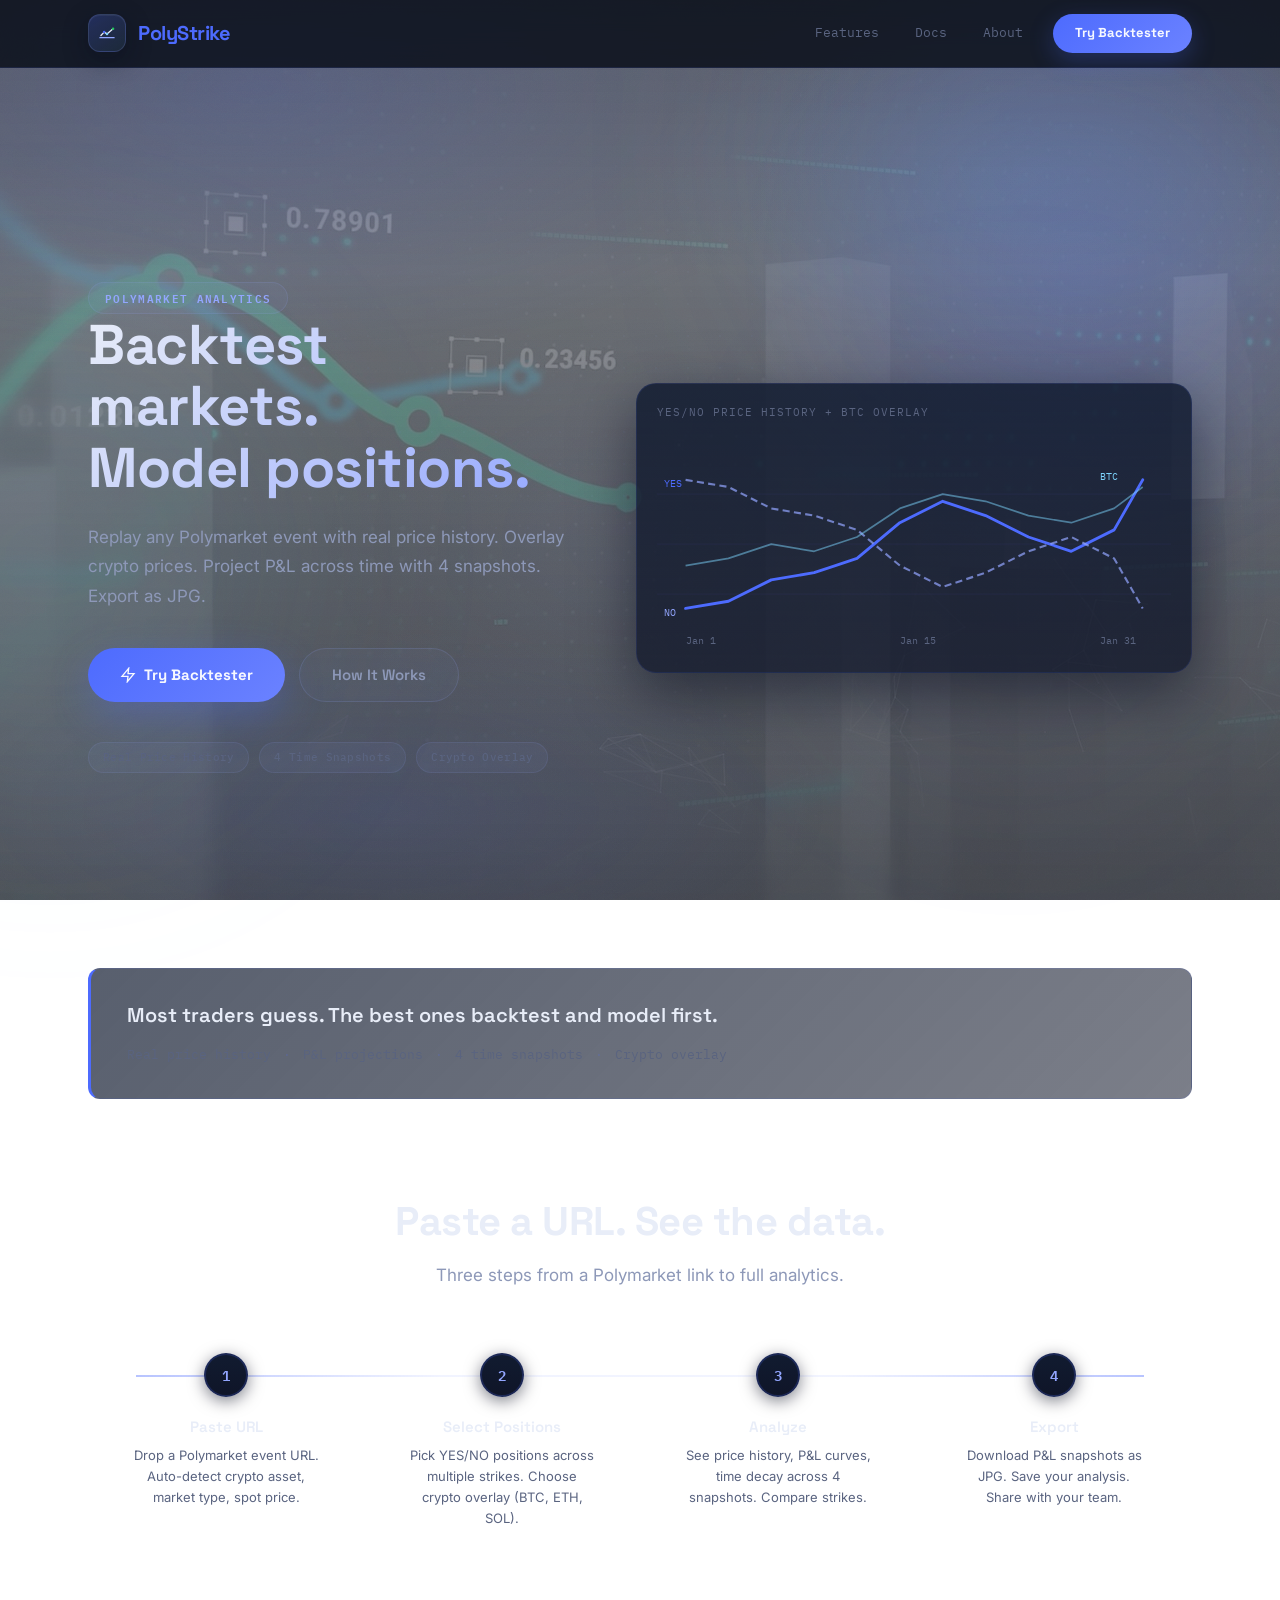
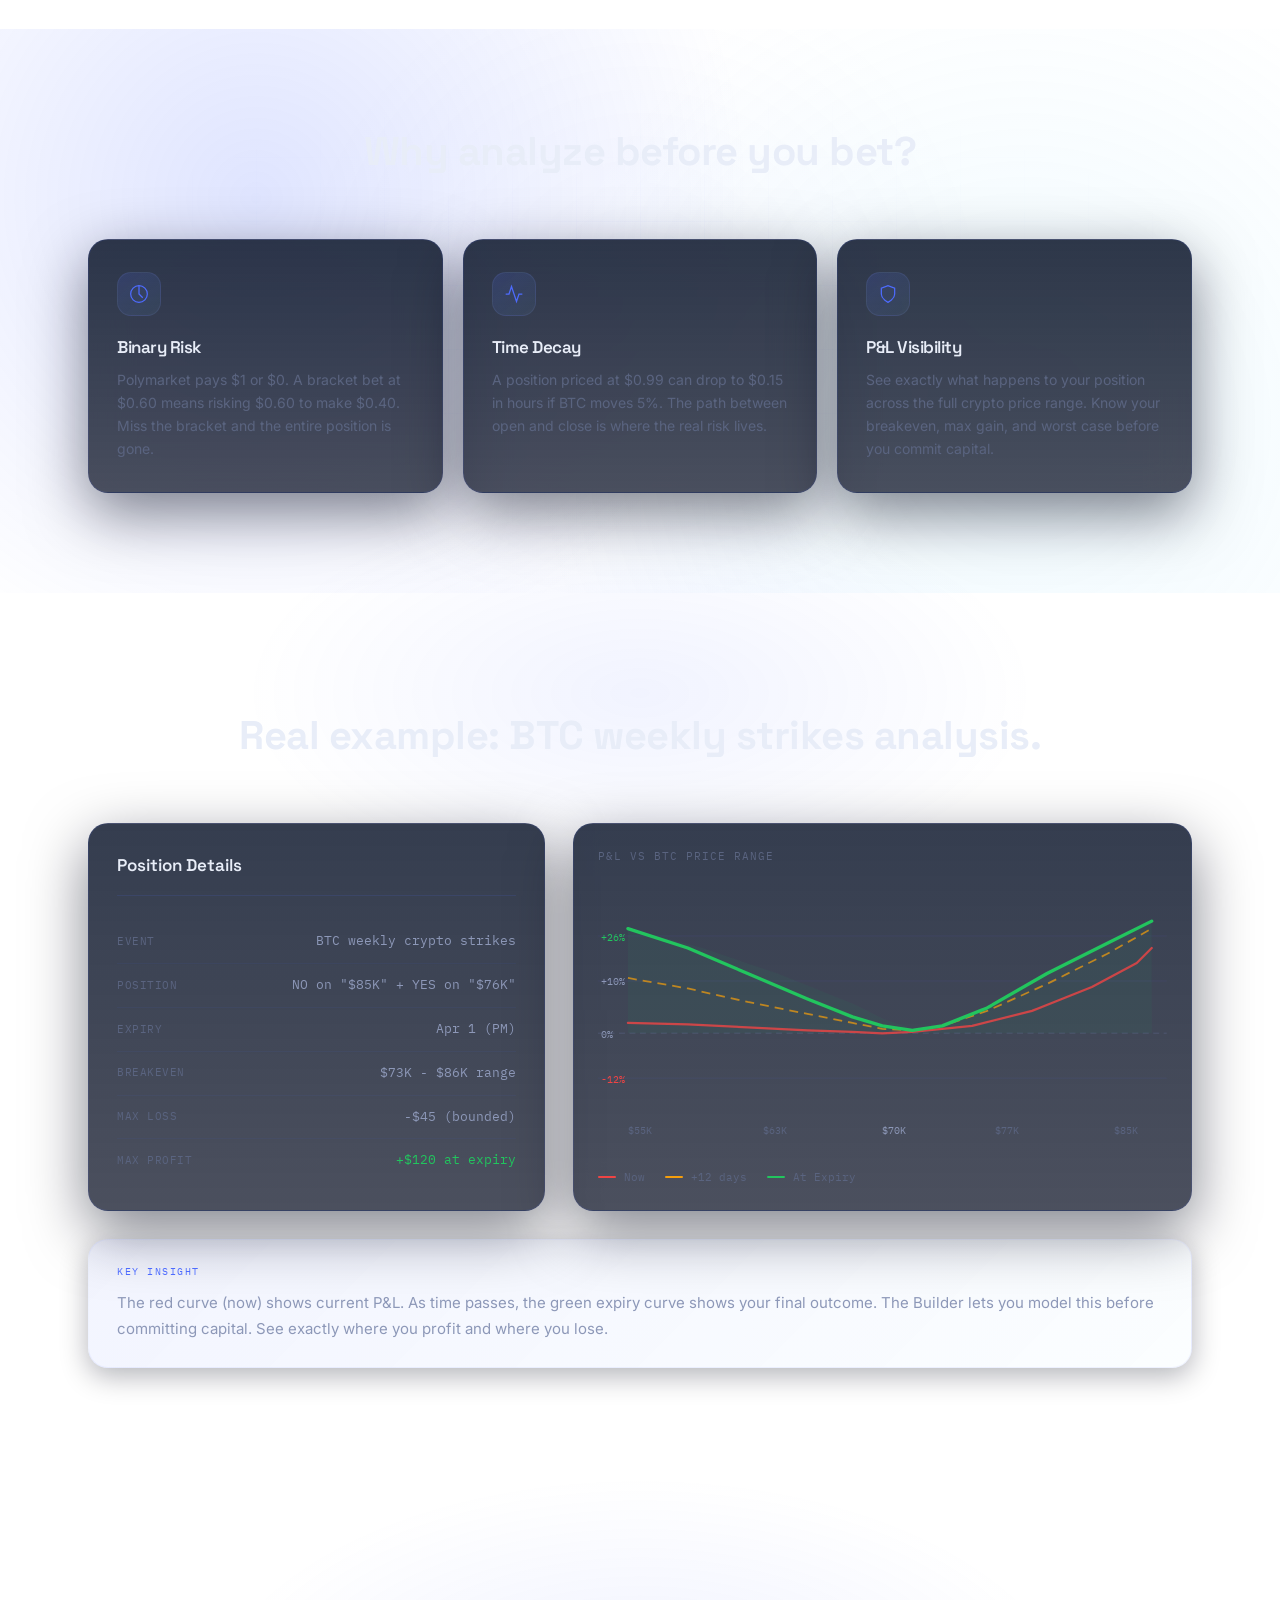
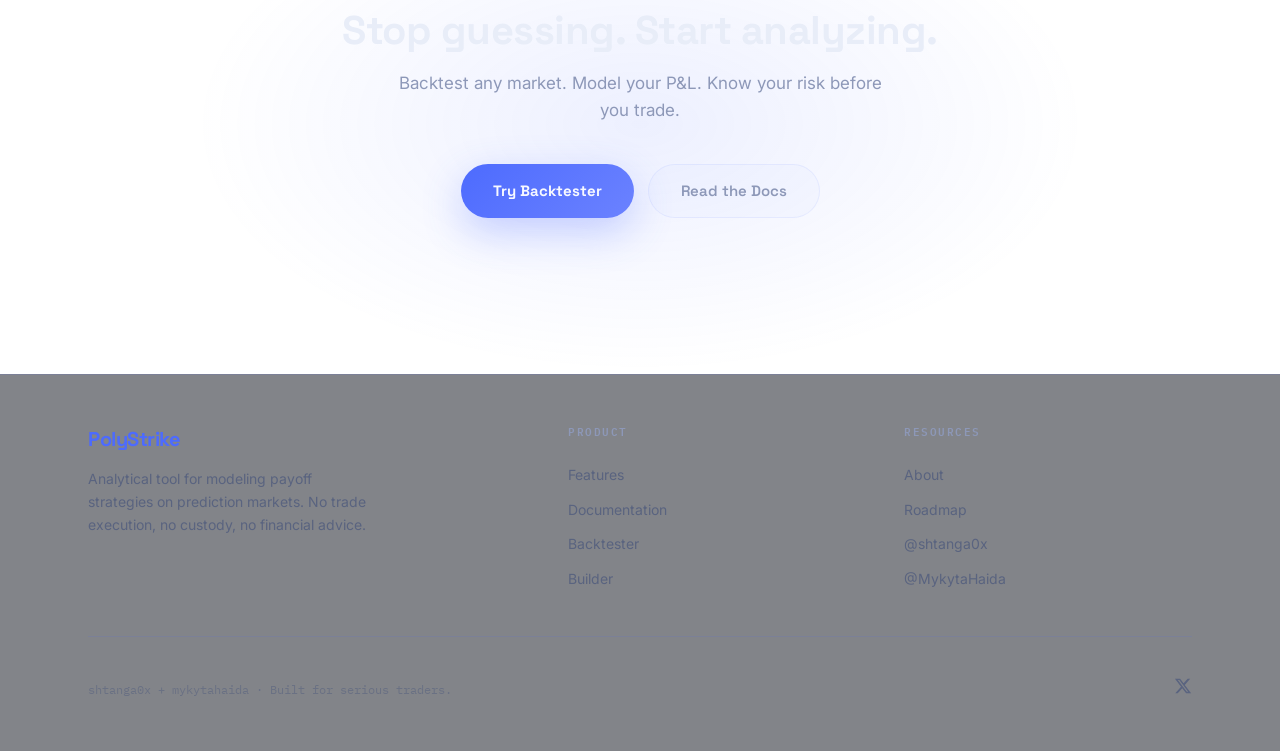
==== commit bc69a946: "feat: remove all options/hedging content, restore Builder - Remove Auto-Hedger tool from public site" ====
--- a/index.html
+++ b/index.html
@@ -3,10 +3,10 @@
 <head>
   <meta charset="UTF-8">
   <meta name="viewport" content="width=device-width, initial-scale=1.0">
-  <title>PolyStrike - Polymarket + Bybit P&L Visualizer</title>
-  <meta name="description" content="Build hedged positions combining Polymarket binary options with Bybit vanilla options. See combined P&L across 4 time snapshots. Free analytical tool.">
-  <meta property="og:title" content="PolyStrike - Build hedged positions. See combined P&L.">
-  <meta property="og:description" content="Combine Polymarket binary options with Bybit vanilla options. Multi-leg portfolios, 4 time snapshots, Black-Scholes pricing.">
+  <title>PolyStrike - Polymarket Analytics Platform</title>
+  <meta name="description" content="Analyze Polymarket positions with real price history and P&L projections. Free analytical tools for prediction market traders.">
+  <meta property="og:title" content="PolyStrike - Polymarket Analytics Platform">
+  <meta property="og:description" content="Backtest prediction markets with crypto overlays. Model position P&L across time. Free tools for serious traders.">
   <meta property="og:type" content="website">
   <link rel="preconnect" href="https://fonts.googleapis.com">
   <link href="https://fonts.googleapis.com/css2?family=Space+Grotesk:wght@400;500;600;700;800&family=IBM+Plex+Mono:wght@400;500;600&family=Inter:wght@400;500;600&display=swap" rel="stylesheet">
@@ -44,10 +44,10 @@
       </div>
       <div class="nav-links">
         <a href="features.html" class="nav-link">Features</a>
-        <a href="strategies.html" class="nav-link">Strategies</a>
+        <!-- strategies removed -->
         <a href="docs.html" class="nav-link">Docs</a>
         <a href="about.html" class="nav-link">About</a>
-        <a href="./app/" class="nav-cta">Launch App</a>
+        <a href="./backtester/" class="nav-cta">Try Backtester</a>
       </div>
       <button class="nav-toggle" aria-label="Menu">
         <svg viewBox="0 0 24 24"><path d="M3 12h18M3 6h18M3 18h18" stroke-linecap="round"/></svg>
@@ -59,83 +59,44 @@
   <section class="hero">
     <div class="container">
       <div class="hero-content">
-        <div class="tag-chip">Polymarket + Bybit Options</div>
-        <h1>Build hedged positions.<br>See combined P&L.</h1>
-        <p class="hero-sub">Add Polymarket YES/NO positions. Browse the full Bybit BTC option chain. See combined payoff across 4 time snapshots. Save your construction as JSON.</p>
+        <div class="tag-chip">Polymarket Analytics</div>
+        <h1>Backtest markets.<br>Model positions.</h1>
+        <p class="hero-sub">Replay any Polymarket event with real price history. Overlay crypto prices. Project P&L across time with 4 snapshots. Export as JPG.</p>
         <div class="hero-ctas">
-          <a href="./app/" class="btn-primary">
+          <a href="./backtester/" class="btn-primary">
             <svg viewBox="0 0 24 24" fill="none" stroke="currentColor" stroke-width="2"><path d="M13 2L3 14h9l-1 8 10-12h-9l1-8z"/></svg>
-            Launch App
+            Try Backtester
           </a>
           <a href="#how-it-works" class="btn-secondary">How It Works</a>
         </div>
         <div class="hero-chips">
-          <span class="chip">Black-Scholes</span>
+          <span class="chip">Real Price History</span>
           <span class="chip">4 Time Snapshots</span>
-          <span class="chip">JSON Export</span>
+          <span class="chip">Crypto Overlay</span>
         </div>
       </div>
       <div class="hero-visual">
-        <div class="hero-table">
-          <div class="table-header">
-            <span>BTC Options &mdash; Bybit</span>
-            <span class="table-expiry">Mar 28</span>
-          </div>
-          <table>
-            <thead>
-              <tr>
-                <th>Strike</th>
-                <th>Bid</th>
-                <th>Ask</th>
-                <th>Mid</th>
-                <th>Delta</th>
-              </tr>
-            </thead>
-            <tbody>
-              <tr>
-                <td>88,000</td>
-                <td>4,120</td>
-                <td>4,380</td>
-                <td>4,250</td>
-                <td class="delta-pos">0.72</td>
-              </tr>
-              <tr>
-                <td>90,000</td>
-                <td>2,840</td>
-                <td>3,100</td>
-                <td>2,970</td>
-                <td class="delta-pos">0.61</td>
-              </tr>
-              <tr class="row-active">
-                <td>92,000</td>
-                <td>1,680</td>
-                <td>1,920</td>
-                <td>1,800</td>
-                <td class="delta-pos">0.48</td>
-              </tr>
-              <tr>
-                <td>94,000</td>
-                <td>890</td>
-                <td>1,100</td>
-                <td>995</td>
-                <td class="delta-pos">0.34</td>
-              </tr>
-              <tr>
-                <td>96,000</td>
-                <td>410</td>
-                <td>580</td>
-                <td>495</td>
-                <td class="delta-pos">0.21</td>
-              </tr>
-              <tr>
-                <td>98,000</td>
-                <td>150</td>
-                <td>280</td>
-                <td>215</td>
-                <td class="delta-pos">0.11</td>
-              </tr>
-            </tbody>
-          </table>
+        <div class="glass-card" style="padding: 20px;">
+          <div class="chart-header">
+            <span class="chart-title">YES/NO Price History + BTC Overlay</span>
+          </div>
+          <svg viewBox="0 0 360 150" class="mock-chart">
+            <line x1="0" y1="40" x2="360" y2="40" stroke="rgba(77,107,254,0.05)"/>
+            <line x1="0" y1="75" x2="360" y2="75" stroke="rgba(77,107,254,0.05)"/>
+            <line x1="0" y1="110" x2="360" y2="110" stroke="rgba(77,107,254,0.05)"/>
+            <!-- YES line (blue) -->
+            <polyline points="20,120 50,115 80,100 110,95 140,85 170,60 200,45 230,55 260,70 290,80 320,65 340,30" fill="none" stroke="#4D6BFE" stroke-width="2" stroke-linejoin="round" stroke-linecap="round"/>
+            <!-- NO line (dashed) -->
+            <polyline points="20,30 50,35 80,50 110,55 140,65 170,90 200,105 230,95 260,80 290,70 320,85 340,120" fill="none" stroke="#93A6FF" stroke-width="1.5" stroke-dasharray="5 3" stroke-linejoin="round" opacity="0.7"/>
+            <!-- BTC overlay (cyan) -->
+            <polyline points="20,90 50,85 80,75 110,80 140,70 170,50 200,40 230,45 260,55 290,60 320,50 340,35" fill="none" stroke="#7DD3FC" stroke-width="1.2" stroke-linejoin="round" opacity="0.5"/>
+            <text x="5" y="35" fill="#4D6BFE" font-size="7" font-family="IBM Plex Mono">YES</text>
+            <text x="5" y="125" fill="#93A6FF" font-size="7" font-family="IBM Plex Mono">NO</text>
+            <text x="310" y="30" fill="#7DD3FC" font-size="7" font-family="IBM Plex Mono">BTC</text>
+            <text x="20" y="145" fill="#5A6480" font-size="7" font-family="IBM Plex Mono">Jan 1</text>
+            <text x="170" y="145" fill="#5A6480" font-size="7" font-family="IBM Plex Mono">Jan 15</text>
+            <text x="310" y="145" fill="#5A6480" font-size="7" font-family="IBM Plex Mono">Jan 31</text>
+          </svg>
         </div>
       </div>
     </div>
@@ -145,15 +106,15 @@
   <section class="statement-section">
     <div class="statement-inner">
       <div class="statement-card animate-on-scroll">
-        <p class="statement">A naked PM bet is a coin flip. A hedged position is a trade.</p>
+        <p class="statement">Most traders guess. The best ones backtest and model first.</p>
         <div class="features-inline">
-          <span>Full option chain</span>
+          <span>Real price history</span>
           <span class="dot">&middot;</span>
-          <span>Combined P&L</span>
+          <span>P&L projections</span>
           <span class="dot">&middot;</span>
           <span>4 time snapshots</span>
           <span class="dot">&middot;</span>
-          <span>JSON snapshots</span>
+          <span>Crypto overlay</span>
         </div>
       </div>
     </div>
@@ -163,47 +124,47 @@
   <section class="timeline-section" id="how-it-works">
     <div class="container">
       <div class="section-header animate-on-scroll">
-        <h2>Paste a URL. See the payoff.</h2>
-        <p>Four steps from a Polymarket link to a full multi-leg construction with combined P&L.</p>
+        <h2>Paste a URL. See the data.</h2>
+        <p>Three steps from a Polymarket link to full analytics.</p>
       </div>
       <div class="timeline animate-on-scroll">
         <div class="timeline-stage">
           <div class="stage-marker">1</div>
           <div>
             <div class="stage-title">Paste URL</div>
-            <div class="stage-desc">Drop a Polymarket event URL. Auto-detect crypto, option type, spot price.</div>
+            <div class="stage-desc">Drop a Polymarket event URL. Auto-detect crypto asset, market type, spot price.</div>
           </div>
         </div>
         <div class="timeline-stage">
           <div class="stage-marker">2</div>
           <div>
-            <div class="stage-title">Load Chain</div>
-            <div class="stage-desc">Browse Bybit BTC options. Select expiry. See bid, ask, delta for every strike.</div>
+            <div class="stage-title">Select Positions</div>
+            <div class="stage-desc">Pick YES/NO positions across multiple strikes. Choose crypto overlay (BTC, ETH, SOL).</div>
           </div>
         </div>
         <div class="timeline-stage">
           <div class="stage-marker">3</div>
           <div>
-            <div class="stage-title">Build Position</div>
-            <div class="stage-desc">Pick PM strikes (YES/NO). Add Bybit options (buy/sell). Set quantities.</div>
+            <div class="stage-title">Analyze</div>
+            <div class="stage-desc">See price history, P&L curves, time decay across 4 snapshots. Compare strikes.</div>
           </div>
         </div>
         <div class="timeline-stage">
           <div class="stage-marker">4</div>
           <div>
-            <div class="stage-title">See Payoff</div>
-            <div class="stage-desc">Combined P&L chart with 4 time snapshots. Price range slider. Export JSON + JPG.</div>
-          </div>
-        </div>
-      </div>
-    </div>
-  </section>
-
-  <!-- ===== 4. WHY HEDGE (3 cards) ===== -->
+            <div class="stage-title">Export</div>
+            <div class="stage-desc">Download P&L snapshots as JPG. Save your analysis. Share with your team.</div>
+          </div>
+        </div>
+      </div>
+    </div>
+  </section>
+
+  <!-- ===== 4. WHY ANALYZE (3 cards) ===== -->
   <section class="why-section">
     <div class="container">
       <div class="section-header animate-on-scroll">
-        <h2>Why hedge a prediction market bet?</h2>
+        <h2>Why analyze before you bet?</h2>
       </div>
       <div class="why-grid">
         <div class="why-card animate-on-scroll delay-1">
@@ -224,8 +185,8 @@
           <div class="card-icon">
             <svg viewBox="0 0 24 24"><path d="M12 22s8-4 8-10V5l-8-3-8 3v7c0 6 8 10 8 10z"/></svg>
           </div>
-          <h3>Bounded Loss</h3>
-          <p>Add one Bybit vanilla option. Max drawdown drops from -100% to -25%. Time decay converts temporary drawdown into profit by expiry.</p>
+          <h3>P&L Visibility</h3>
+          <p>See exactly what happens to your position across the full crypto price range. Know your breakeven, max gain, and worst case before you commit capital.</p>
         </div>
       </div>
     </div>
@@ -235,39 +196,39 @@
   <section class="example-section section-glow">
     <div class="container">
       <div class="section-header animate-on-scroll">
-        <h2>Real example: BTC not hitting $85K this month.</h2>
+        <h2>Real example: BTC weekly strikes analysis.</h2>
       </div>
       <div class="example-grid">
         <div class="glass-card example-meta animate-on-scroll delay-1">
-          <div class="meta-title">Construction Details</div>
-          <div class="meta-row">
-            <span class="meta-label">PM Position</span>
-            <span class="meta-value">NO on "BTC hits $85K"</span>
-          </div>
-          <div class="meta-row">
-            <span class="meta-label">Bybit Hedge</span>
-            <span class="meta-value">Long Call + Short Call spread</span>
+          <div class="meta-title">Position Details</div>
+          <div class="meta-row">
+            <span class="meta-label">Event</span>
+            <span class="meta-value">BTC weekly crypto strikes</span>
+          </div>
+          <div class="meta-row">
+            <span class="meta-label">Position</span>
+            <span class="meta-value">NO on "$85K" + YES on "$76K"</span>
           </div>
           <div class="meta-row">
             <span class="meta-label">Expiry</span>
-            <span class="meta-value">Mar 27 (Bybit) / Apr 1 (PM)</span>
-          </div>
-          <div class="meta-row">
-            <span class="meta-label">Max Drawdown</span>
-            <span class="meta-value">-25% (vs -100% naked)</span>
-          </div>
-          <div class="meta-row">
-            <span class="meta-label">Flat Zone</span>
-            <span class="meta-value">$63K - $75K (stop: -2%)</span>
-          </div>
-          <div class="meta-row">
-            <span class="meta-label">Profit at Expiry</span>
-            <span class="meta-value positive">+4% to +26%</span>
+            <span class="meta-value">Apr 1 (PM)</span>
+          </div>
+          <div class="meta-row">
+            <span class="meta-label">Breakeven</span>
+            <span class="meta-value">$73K - $86K range</span>
+          </div>
+          <div class="meta-row">
+            <span class="meta-label">Max Loss</span>
+            <span class="meta-value">-$45 (bounded)</span>
+          </div>
+          <div class="meta-row">
+            <span class="meta-label">Max Profit</span>
+            <span class="meta-value positive">+$120 at expiry</span>
           </div>
         </div>
         <div class="glass-card example-chart-wrap animate-on-scroll delay-2">
           <div class="chart-header">
-            <span class="chart-title">P&L vs BTC Price Movement</span>
+            <span class="chart-title">P&L vs BTC Price Range</span>
           </div>
           <svg viewBox="0 0 380 170" class="mock-chart">
             <!-- Grid -->
@@ -304,7 +265,7 @@
       </div>
       <div class="example-insight animate-on-scroll delay-3">
         <div class="insight-label">Key Insight</div>
-        <p>The red curve (now) shows a temporary drawdown of -12% for extreme moves. Time decay converts this into profit: by expiry, the entire range from $55K to $85K is profitable. Your worst case is -2% in the flat zone. That's what hedging does.</p>
+        <p>The red curve (now) shows current P&L. As time passes, the green expiry curve shows your final outcome. The Builder lets you model this before committing capital. See exactly where you profit and where you lose.</p>
       </div>
     </div>
   </section>
@@ -312,10 +273,10 @@
   <!-- ===== 6. FINAL CTA ===== -->
   <section class="final-cta-section">
     <div class="container">
-      <h2 class="animate-on-scroll">Stop taking naked bets.</h2>
-      <p class="final-cta-sub animate-on-scroll delay-1">Build hedged constructions. See combined P&L across time. Trade with bounded risk.</p>
+      <h2 class="animate-on-scroll">Stop guessing. Start analyzing.</h2>
+      <p class="final-cta-sub animate-on-scroll delay-1">Backtest any market. Model your P&L. Know your risk before you trade.</p>
       <div class="final-cta-buttons animate-on-scroll delay-2">
-        <a href="./app/" class="btn-primary">Launch App</a>
+        <a href="./backtester/" class="btn-primary">Try Backtester</a>
         <a href="docs.html" class="btn-secondary">Read the Docs</a>
       </div>
     </div>
@@ -332,9 +293,9 @@
         <div class="footer-col">
           <h4>Product</h4>
           <a href="features.html">Features</a>
-          <a href="strategies.html">Strategies</a>
           <a href="docs.html">Documentation</a>
-          <a href="./app/">Launch App</a>
+          <a href="./backtester/">Backtester</a>
+          <a href="./builder/">Builder</a>
         </div>
         <div class="footer-col">
           <h4>Resources</h4>
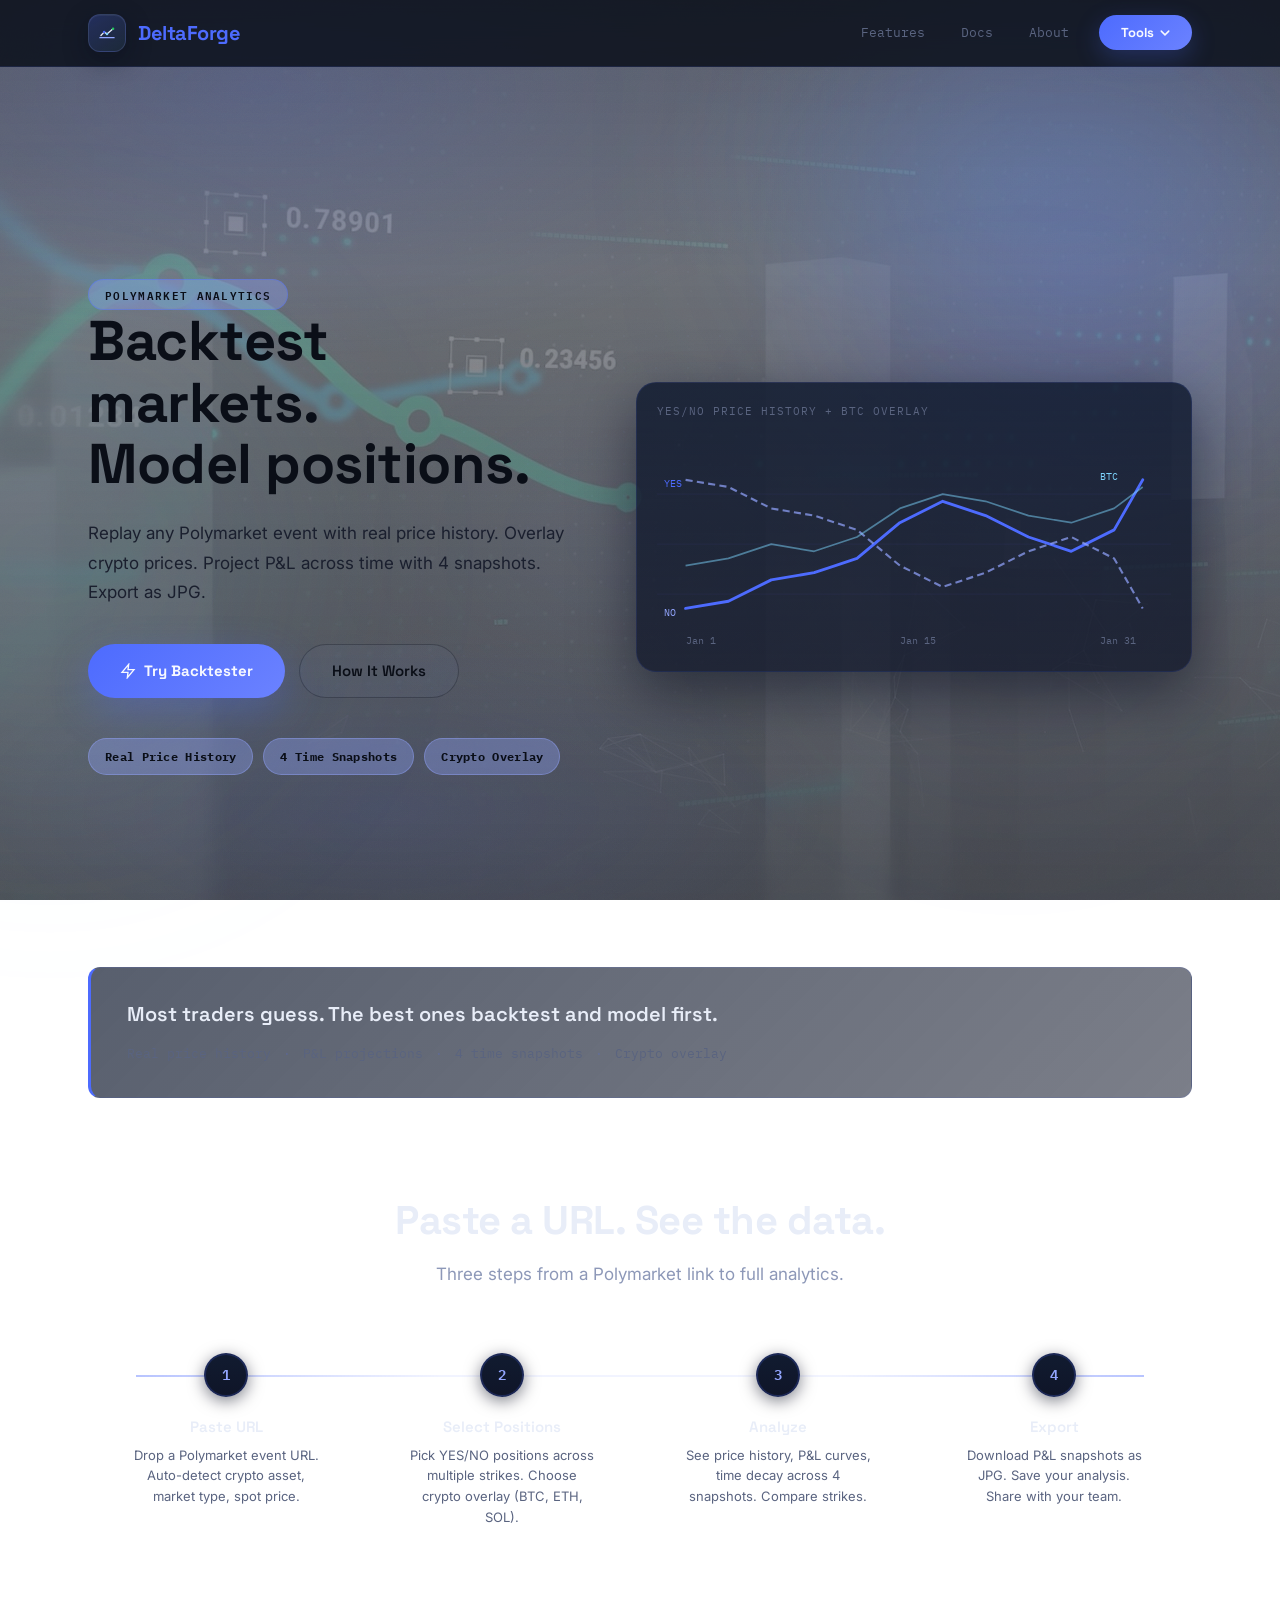
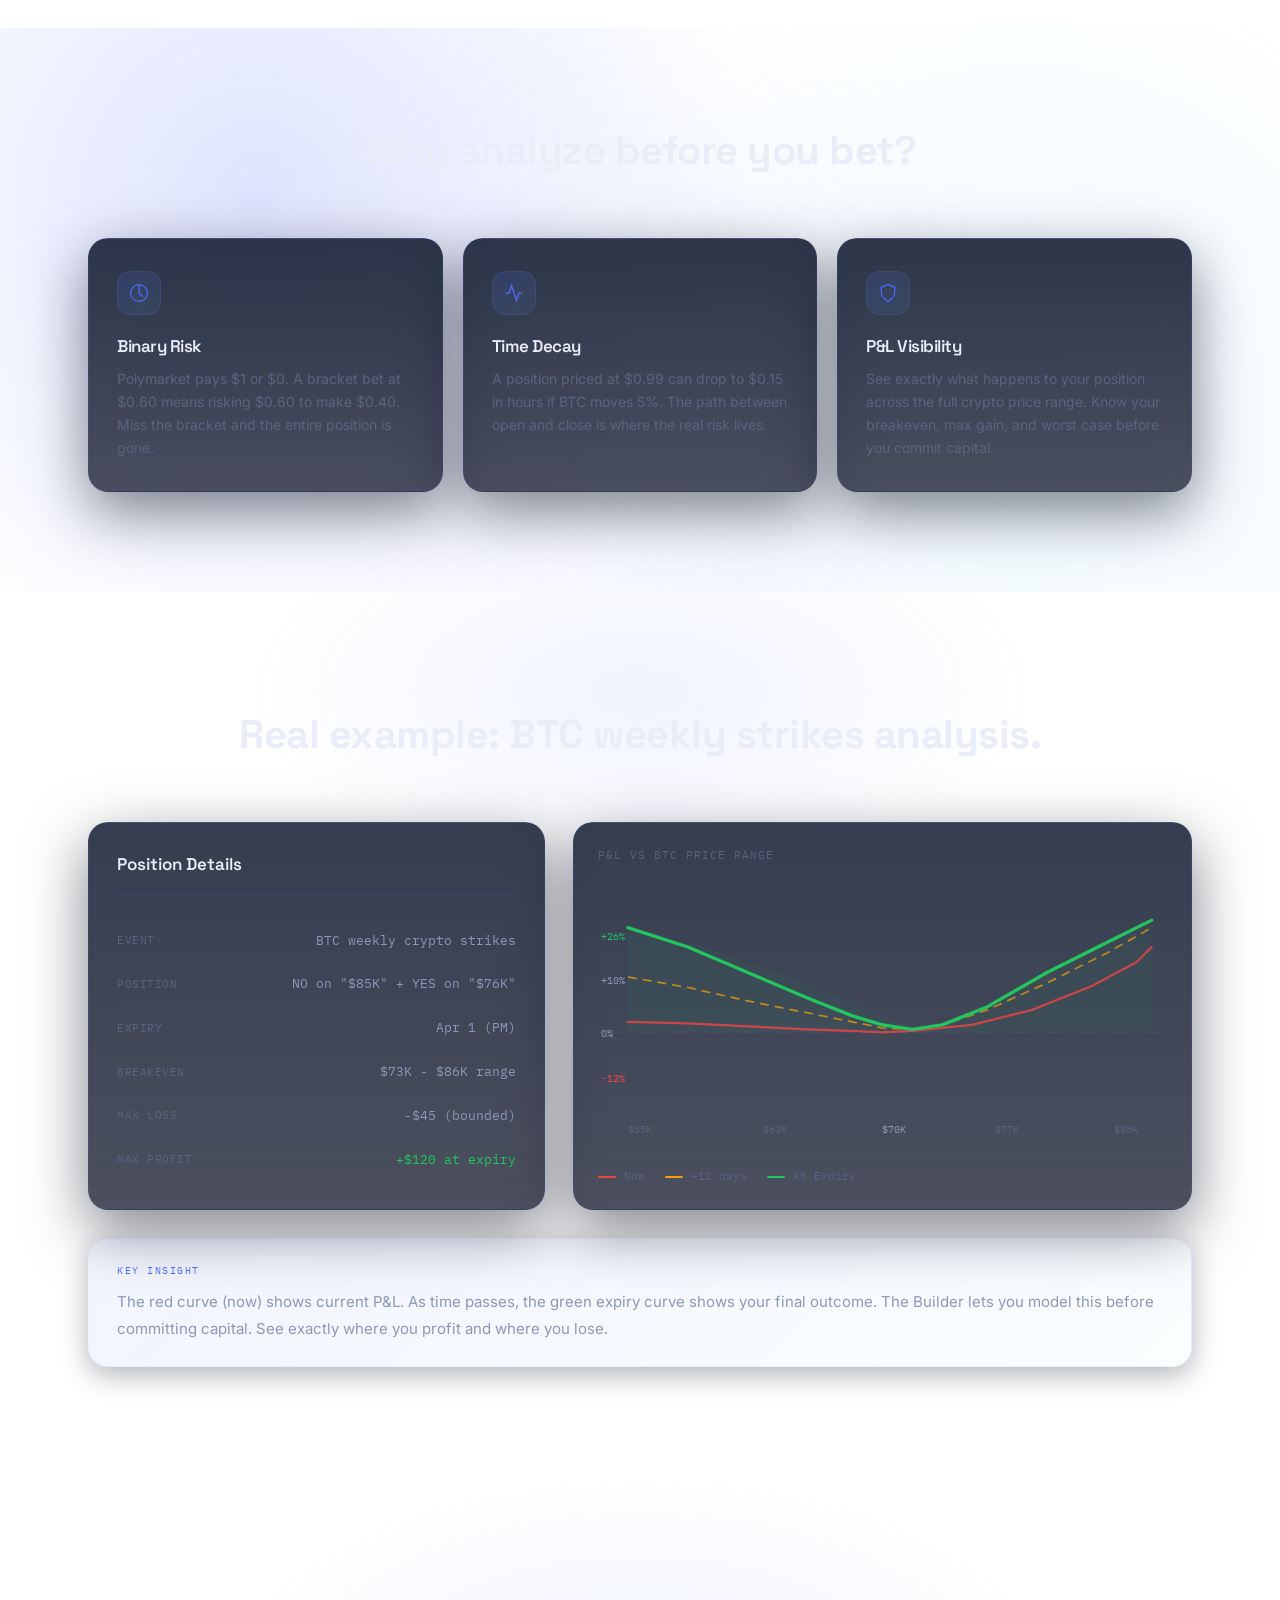
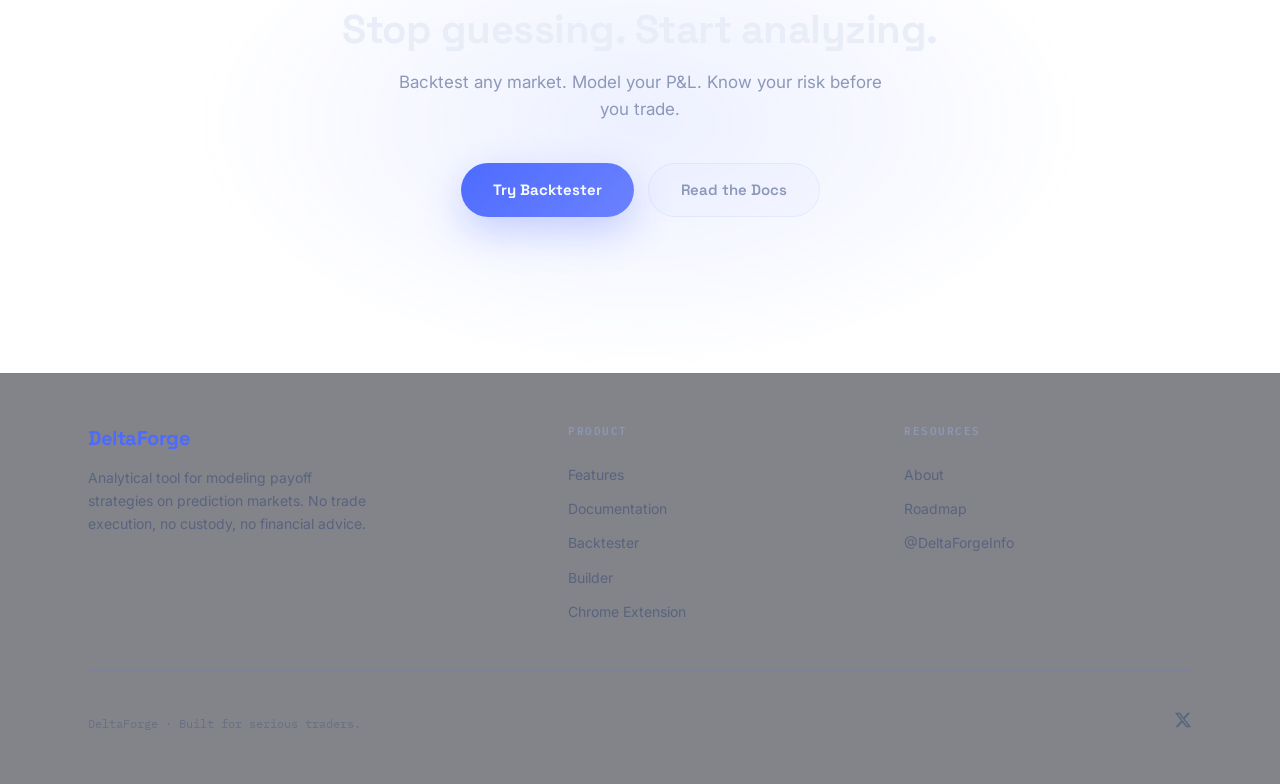
==== commit 53dabdc9: "feat: 10 site improvements - nav dropdown, favicon, extension page, UX fixes 1. Favicon: DeltaForge " ====
--- a/index.html
+++ b/index.html
@@ -2,10 +2,11 @@
 <html lang="en">
 <head>
   <meta charset="UTF-8">
+  <link rel="icon" type="image/png" href="img/favicon.png">
   <meta name="viewport" content="width=device-width, initial-scale=1.0">
-  <title>PolyStrike - Polymarket Analytics Platform</title>
+  <title>DeltaForge - Polymarket Analytics Platform</title>
   <meta name="description" content="Analyze Polymarket positions with real price history and P&L projections. Free analytical tools for prediction market traders.">
-  <meta property="og:title" content="PolyStrike - Polymarket Analytics Platform">
+  <meta property="og:title" content="DeltaForge - Polymarket Analytics Platform">
   <meta property="og:description" content="Backtest prediction markets with crypto overlays. Model position P&L across time. Free tools for serious traders.">
   <meta property="og:type" content="website">
   <link rel="preconnect" href="https://fonts.googleapis.com">
@@ -40,14 +41,21 @@
             <circle cx="22.5" cy="8" r="1.75" fill="#22C55E"/>
           </svg>
         </div>
-        <a href="index.html" class="logo">PolyStrike</a>
+        <a href="index.html" class="logo">DeltaForge</a>
       </div>
       <div class="nav-links">
         <a href="features.html" class="nav-link">Features</a>
         <!-- strategies removed -->
         <a href="docs.html" class="nav-link">Docs</a>
         <a href="about.html" class="nav-link">About</a>
-        <a href="./backtester/" class="nav-cta">Try Backtester</a>
+        <div class="nav-dropdown">
+          <button class="nav-cta nav-dropdown-trigger">Tools <svg viewBox="0 0 12 8" width="10" height="6" fill="none" stroke="currentColor" stroke-width="2" stroke-linecap="round"><path d="M1 1.5L6 6.5L11 1.5"/></svg></button>
+          <div class="nav-dropdown-menu">
+            <a href="./backtester/">Backtester</a>
+            <a href="./builder/">Builder</a>
+            <a href="https://chromewebstore.google.com/detail/deltaforge/epbhogajbpkaojpenoieickbelibkclp?hl=en-US&utm_source=ext_sidebar" target="_blank">Chrome Extension</a>
+          </div>
+        </div>
       </div>
       <button class="nav-toggle" aria-label="Menu">
         <svg viewBox="0 0 24 24"><path d="M3 12h18M3 6h18M3 18h18" stroke-linecap="round"/></svg>
@@ -287,7 +295,7 @@
     <div class="footer-inner">
       <div class="footer-grid">
         <div class="footer-brand-col">
-          <a href="index.html" class="logo">PolyStrike</a>
+          <a href="index.html" class="logo">DeltaForge</a>
           <p>Analytical tool for modeling payoff strategies on prediction markets. No trade execution, no custody, no financial advice.</p>
         </div>
         <div class="footer-col">
@@ -296,19 +304,19 @@
           <a href="docs.html">Documentation</a>
           <a href="./backtester/">Backtester</a>
           <a href="./builder/">Builder</a>
+          <a href="https://chromewebstore.google.com/detail/deltaforge/epbhogajbpkaojpenoieickbelibkclp?hl=en-US&utm_source=ext_sidebar" target="_blank">Chrome Extension</a>
         </div>
         <div class="footer-col">
           <h4>Resources</h4>
           <a href="about.html">About</a>
           <a href="about.html#roadmap">Roadmap</a>
-          <a href="https://x.com/shtanga0x" target="_blank">@shtanga0x</a>
-          <a href="https://x.com/MykytaHaida" target="_blank">@MykytaHaida</a>
+          <a href="https://x.com/DeltaForgeInfo" target="_blank">@DeltaForgeInfo</a>
         </div>
       </div>
       <div class="footer-bottom">
-        <span class="footer-copy">shtanga0x + mykytahaida &middot; Built for serious traders.</span>
+        <span class="footer-copy">DeltaForge &middot; Built for serious traders.</span>
         <div class="footer-socials">
-          <a href="https://x.com/MykytaHaida" target="_blank" aria-label="Twitter">
+          <a href="https://x.com/DeltaForgeInfo" target="_blank" aria-label="Twitter">
             <svg viewBox="0 0 24 24" fill="currentColor"><path d="M18.244 2.25h3.308l-7.227 8.26 8.502 11.24H16.17l-5.214-6.817L4.99 21.75H1.68l7.73-8.835L1.254 2.25H8.08l4.713 6.231zm-1.161 17.52h1.833L7.084 4.126H5.117z"/></svg>
           </a>
         </div>
--- a/css/style.css
+++ b/css/style.css
@@ -413,6 +413,69 @@
   transform: translateY(-1px);
 }
 
+/* Nav dropdown */
+.nav-dropdown {
+  position: relative;
+  margin-left: 8px;
+}
+
+.nav-dropdown-trigger {
+  display: inline-flex;
+  align-items: center;
+  gap: 6px;
+  cursor: pointer;
+  border: none;
+  margin-left: 0;
+}
+
+.nav-dropdown-trigger svg {
+  transition: transform 0.2s;
+}
+
+.nav-dropdown:hover .nav-dropdown-trigger svg {
+  transform: rotate(180deg);
+}
+
+.nav-dropdown-menu {
+  position: absolute;
+  top: calc(100% + 8px);
+  right: 0;
+  min-width: 200px;
+  background: rgba(15, 21, 40, 0.95);
+  border: 1px solid rgba(147, 166, 255, 0.15);
+  border-radius: var(--radius-sm);
+  padding: 8px 0;
+  opacity: 0;
+  visibility: hidden;
+  transform: translateY(-8px);
+  transition: all 0.2s;
+  backdrop-filter: blur(16px);
+  box-shadow: 0 16px 48px rgba(0,0,0,0.4);
+  z-index: 1000;
+}
+
+.nav-dropdown:hover .nav-dropdown-menu {
+  opacity: 1;
+  visibility: visible;
+  transform: translateY(0);
+}
+
+.nav-dropdown-menu a {
+  display: block;
+  padding: 10px 20px;
+  font-family: 'Space Grotesk', sans-serif;
+  font-size: 14px;
+  font-weight: 500;
+  color: var(--text-muted);
+  text-decoration: none;
+  transition: all 0.15s;
+}
+
+.nav-dropdown-menu a:hover {
+  color: var(--text);
+  background: rgba(147, 166, 255, 0.08);
+}
+
 /* Mobile menu toggle */
 .nav-toggle {
   display: none;
@@ -507,14 +570,15 @@
    ============================================ */
 .chip {
   font-family: 'IBM Plex Mono', monospace;
-  font-size: 11px;
-  font-weight: 500;
-  color: var(--text-dim);
-  background: rgba(147, 166, 255, 0.06);
-  border: 1px solid rgba(147, 166, 255, 0.10);
-  padding: 6px 14px;
+  font-size: 12px;
+  font-weight: 700;
+  color: #0A0E17;
+  background: rgba(147, 166, 255, 0.35);
+  border: 1px solid rgba(147, 166, 255, 0.4);
+  padding: 8px 16px;
   border-radius: var(--radius-pill);
   letter-spacing: 0.3px;
+  backdrop-filter: blur(16px);
 }
 
 .tag-chip {
@@ -2004,6 +2068,56 @@
   100% { background-position: 64px 64px, 64px 64px; }
 }
 
+/* --- HERO: Dark text for readability over video bg --- */
+.hero h1 {
+  background: none;
+  -webkit-background-clip: unset;
+  -webkit-text-fill-color: #0A0E17;
+  background-clip: unset;
+  color: #0A0E17;
+}
+
+.hero .tag-chip {
+  color: #0A0E17;
+  background: rgba(147, 166, 255, 0.35);
+  border-color: rgba(77, 107, 254, 0.4);
+}
+
+.hero .hero-sub {
+  color: #1a1f2e;
+}
+
+.hero .btn-secondary {
+  color: #0A0E17;
+  border-color: rgba(10, 14, 23, 0.3);
+}
+
+.hero .chip {
+  color: #0A0E17;
+}
+
+/* --- HOW IT WORKS: stronger contrast for workflow steps --- */
+.workflow-step {
+  background: rgba(10, 14, 23, 0.85);
+  border-color: rgba(147, 166, 255, 0.12);
+}
+
+.workflow-step:hover {
+  background: rgba(10, 14, 23, 0.92);
+}
+
+.step-number {
+  opacity: 0.5;
+}
+
+.step-content h3 {
+  color: rgba(232, 237, 248, 0.95);
+}
+
+.step-content p {
+  color: rgba(141, 152, 184, 0.9);
+}
+
 /* --- Mobile: poster image instead of video --- */
 @media (max-width: 768px) {
   .global-video-bg {
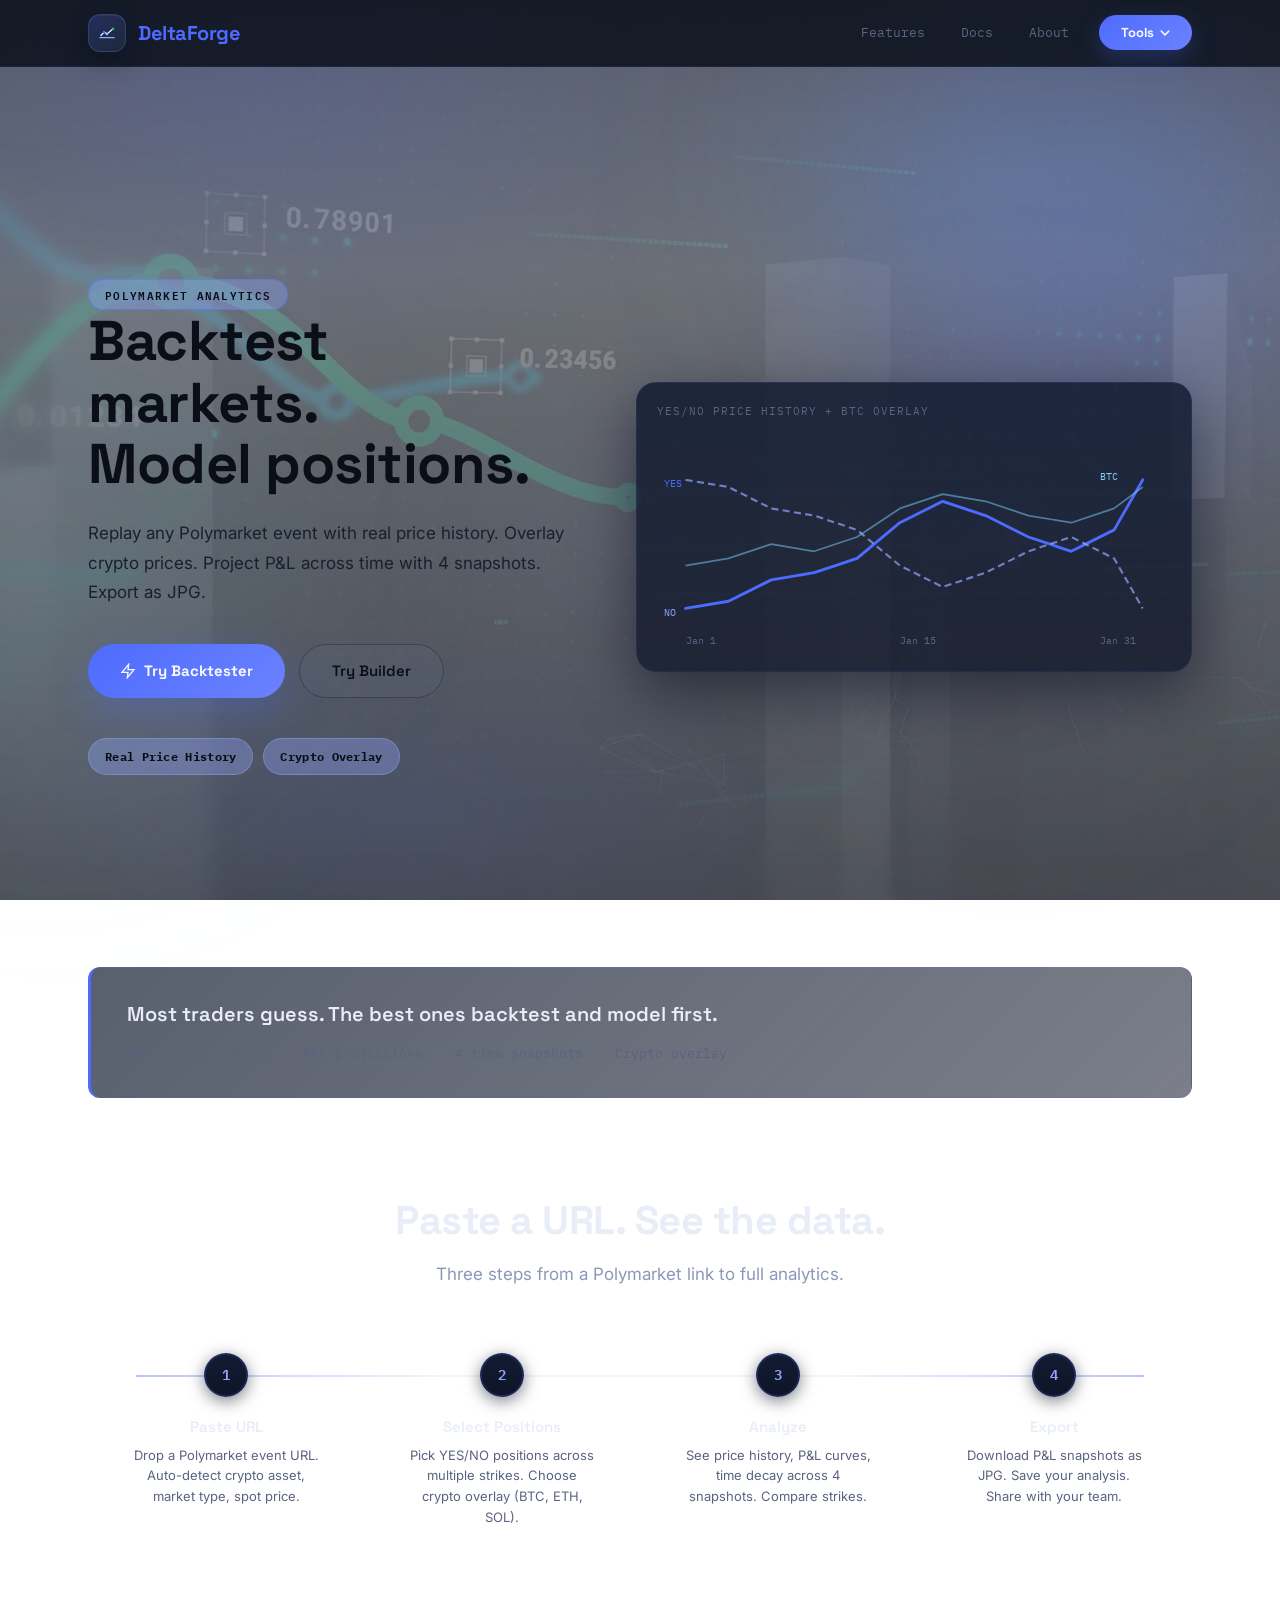
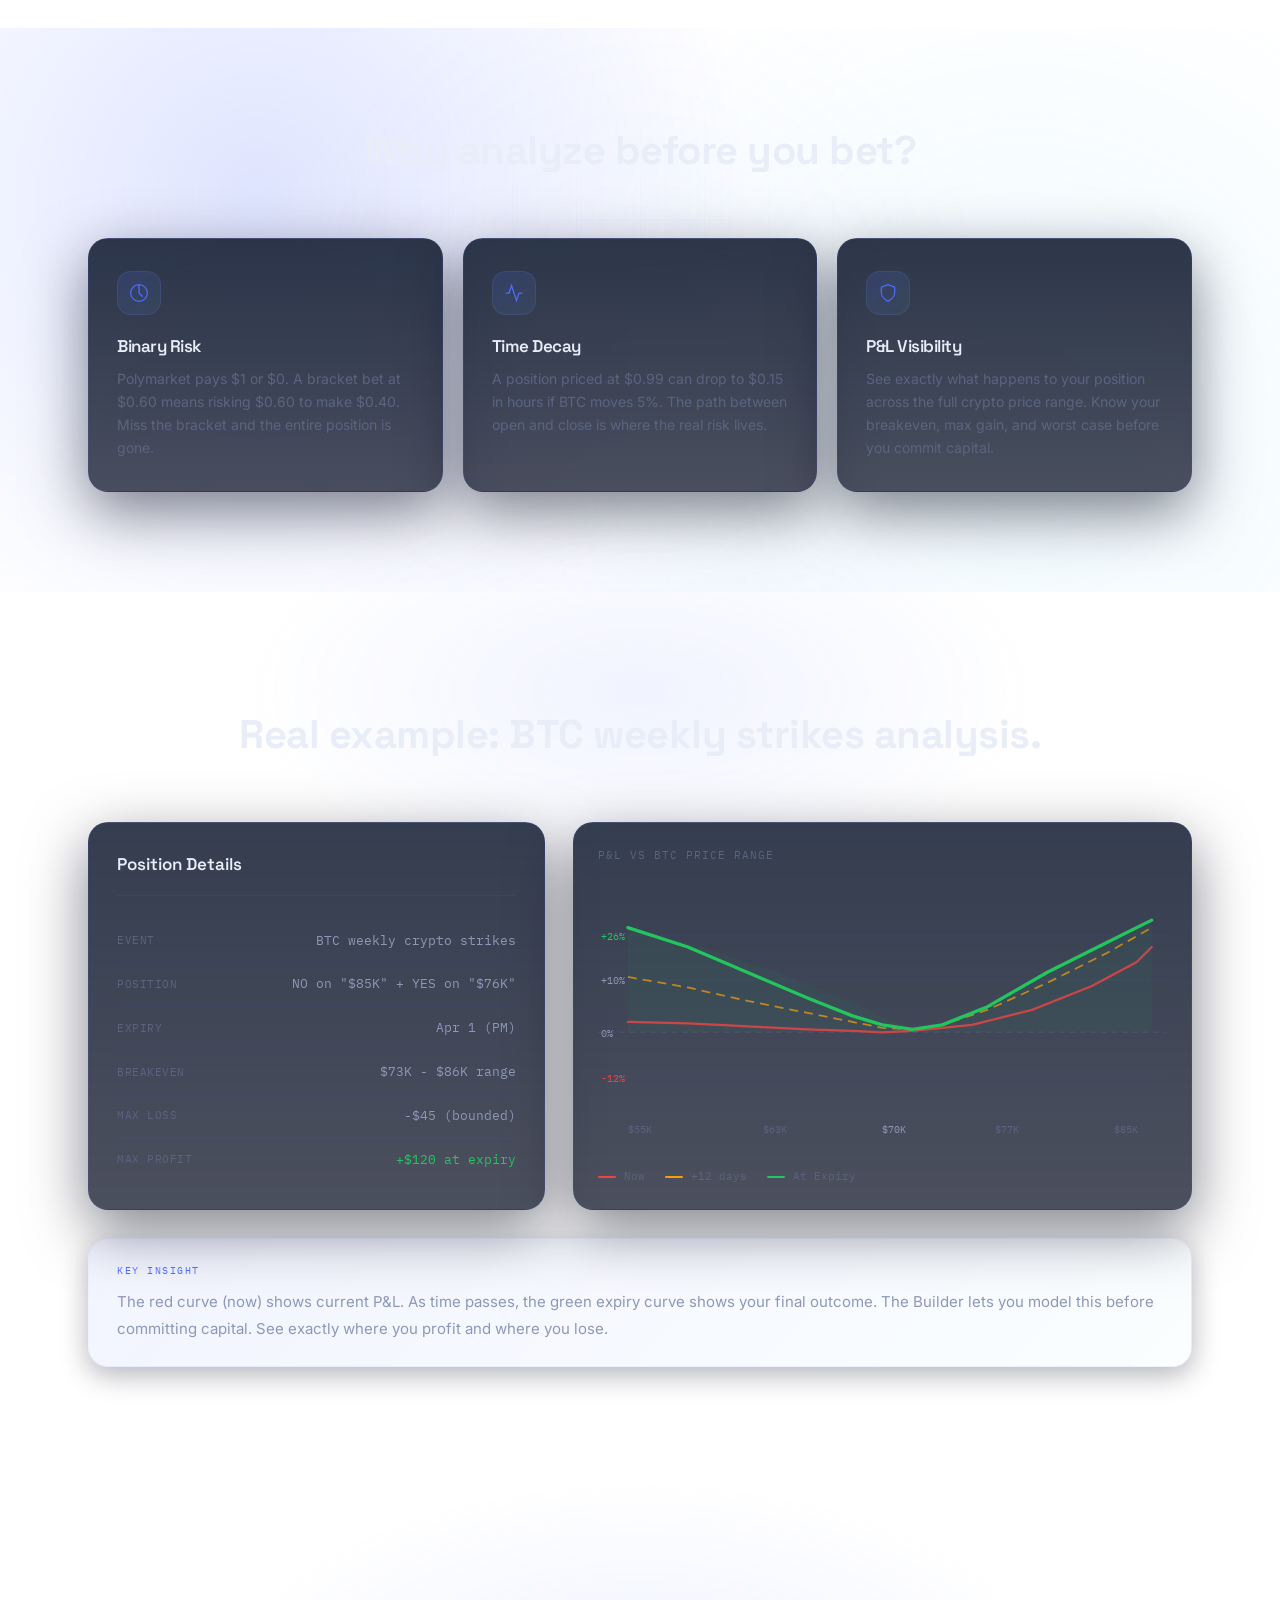
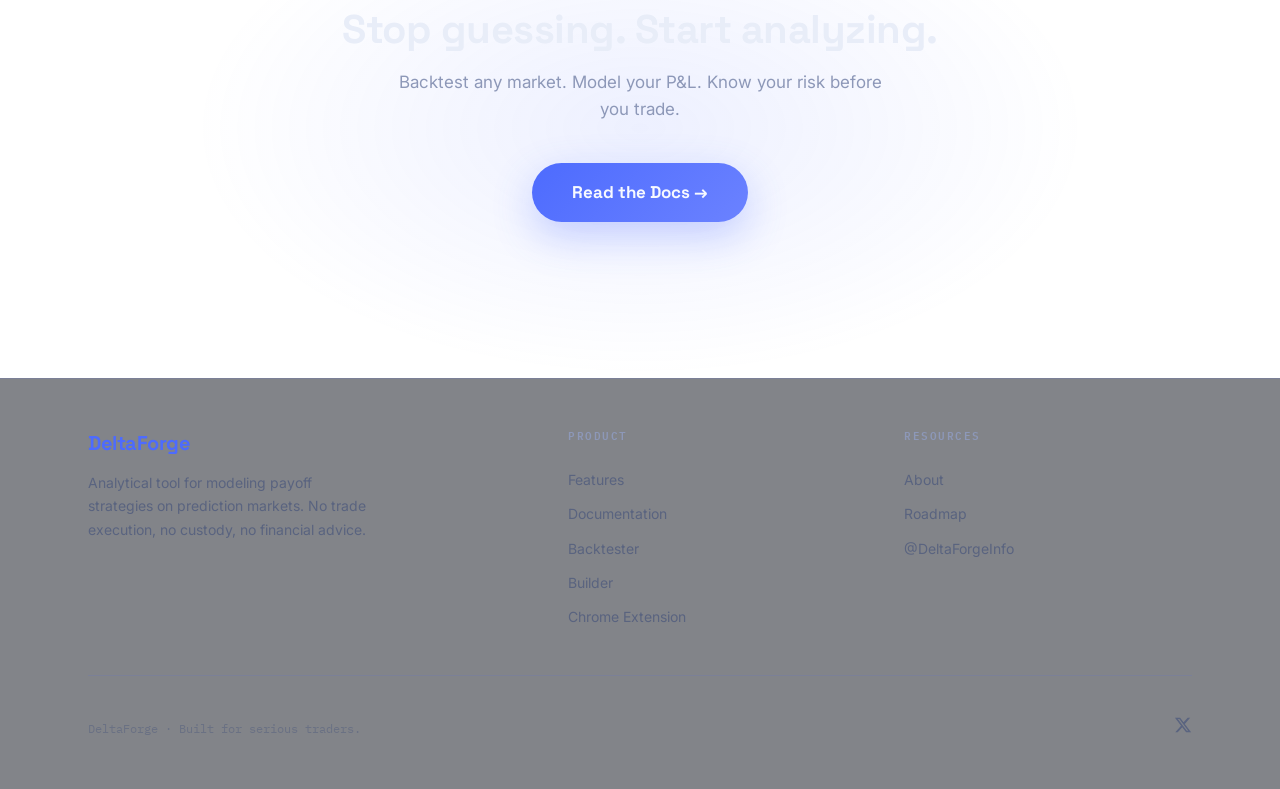
==== commit cd9282a5: "fix: replace final CTA with single Read the Docs button (primary style, larger) Co-Authored-By: Clau" ====
--- a/index.html
+++ b/index.html
@@ -75,11 +75,10 @@
             <svg viewBox="0 0 24 24" fill="none" stroke="currentColor" stroke-width="2"><path d="M13 2L3 14h9l-1 8 10-12h-9l1-8z"/></svg>
             Try Backtester
           </a>
-          <a href="#how-it-works" class="btn-secondary">How It Works</a>
+          <a href="./builder/" class="btn-secondary">Try Builder</a>
         </div>
         <div class="hero-chips">
           <span class="chip">Real Price History</span>
-          <span class="chip">4 Time Snapshots</span>
           <span class="chip">Crypto Overlay</span>
         </div>
       </div>
@@ -284,8 +283,7 @@
       <h2 class="animate-on-scroll">Stop guessing. Start analyzing.</h2>
       <p class="final-cta-sub animate-on-scroll delay-1">Backtest any market. Model your P&L. Know your risk before you trade.</p>
       <div class="final-cta-buttons animate-on-scroll delay-2">
-        <a href="./backtester/" class="btn-primary">Try Backtester</a>
-        <a href="docs.html" class="btn-secondary">Read the Docs</a>
+        <a href="docs.html" class="btn-primary" style="font-size: 17px; padding: 16px 40px;">Read the Docs →</a>
       </div>
     </div>
   </section>
